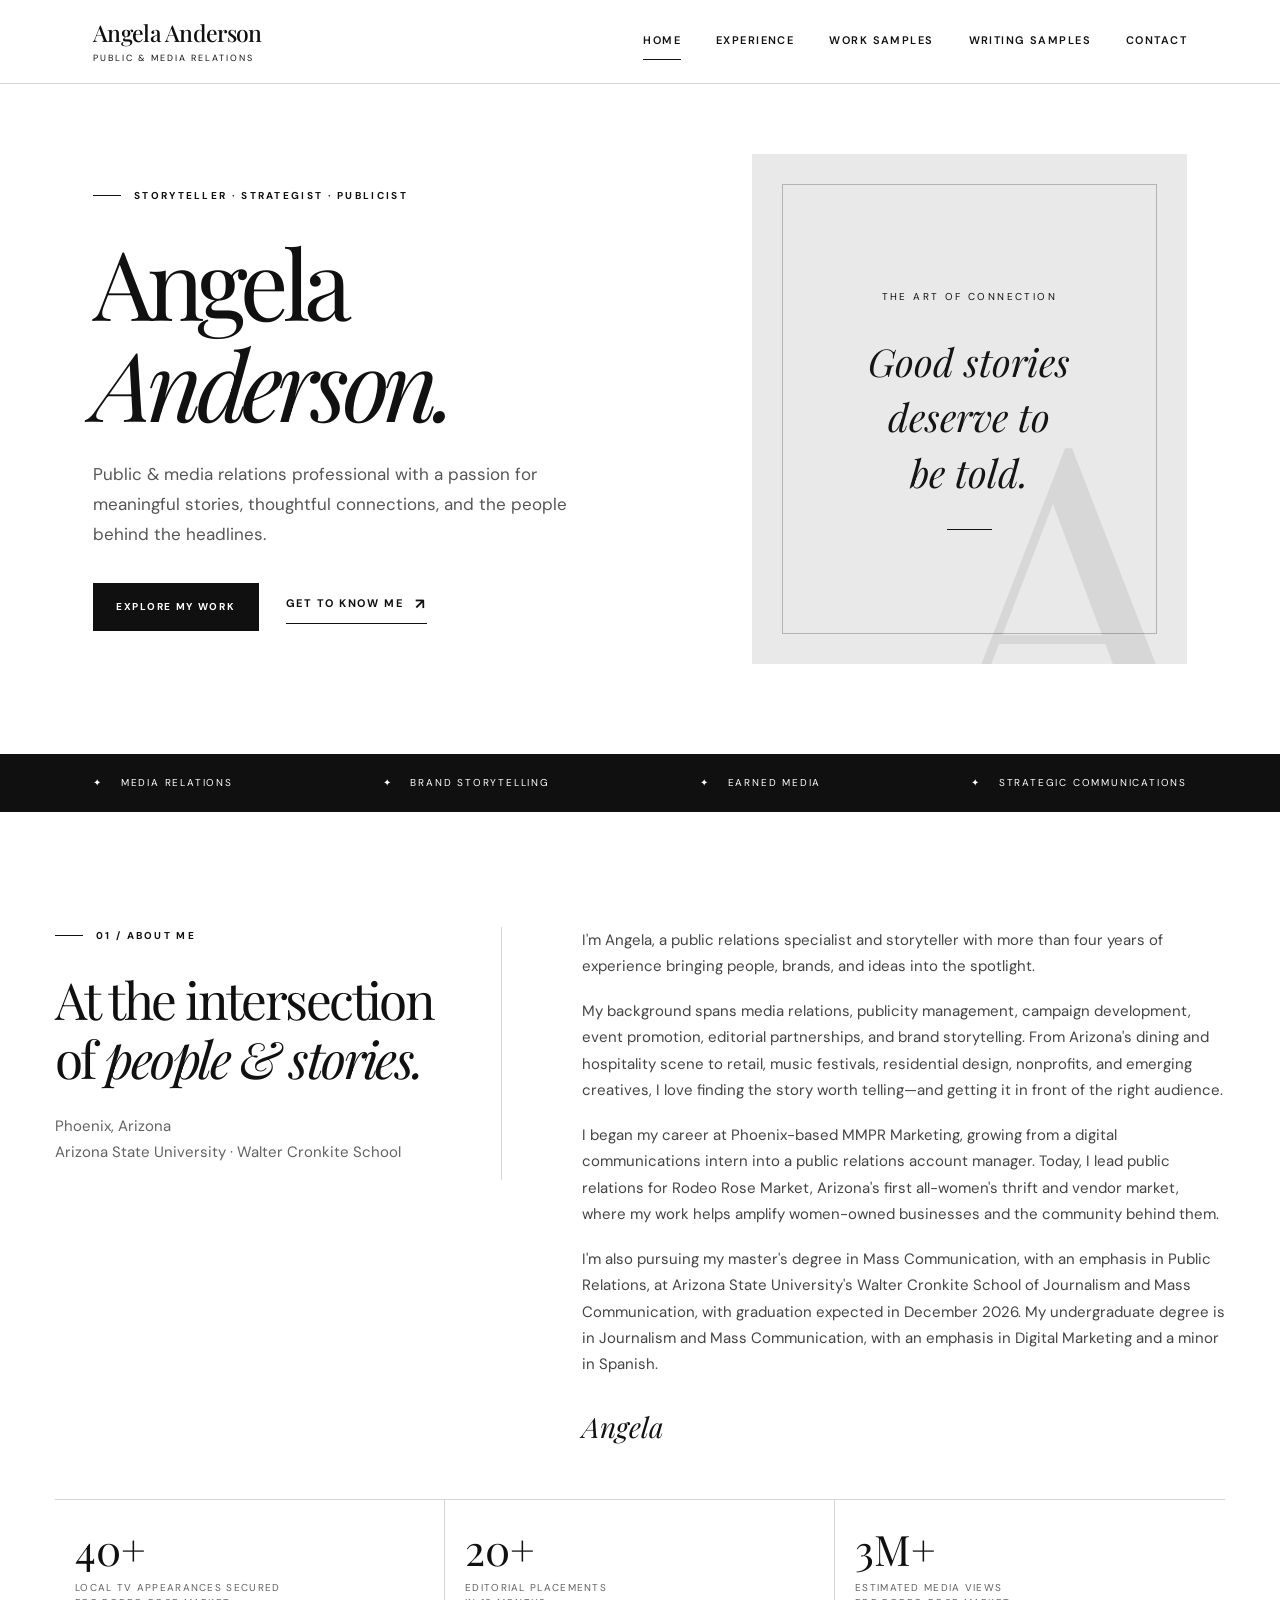
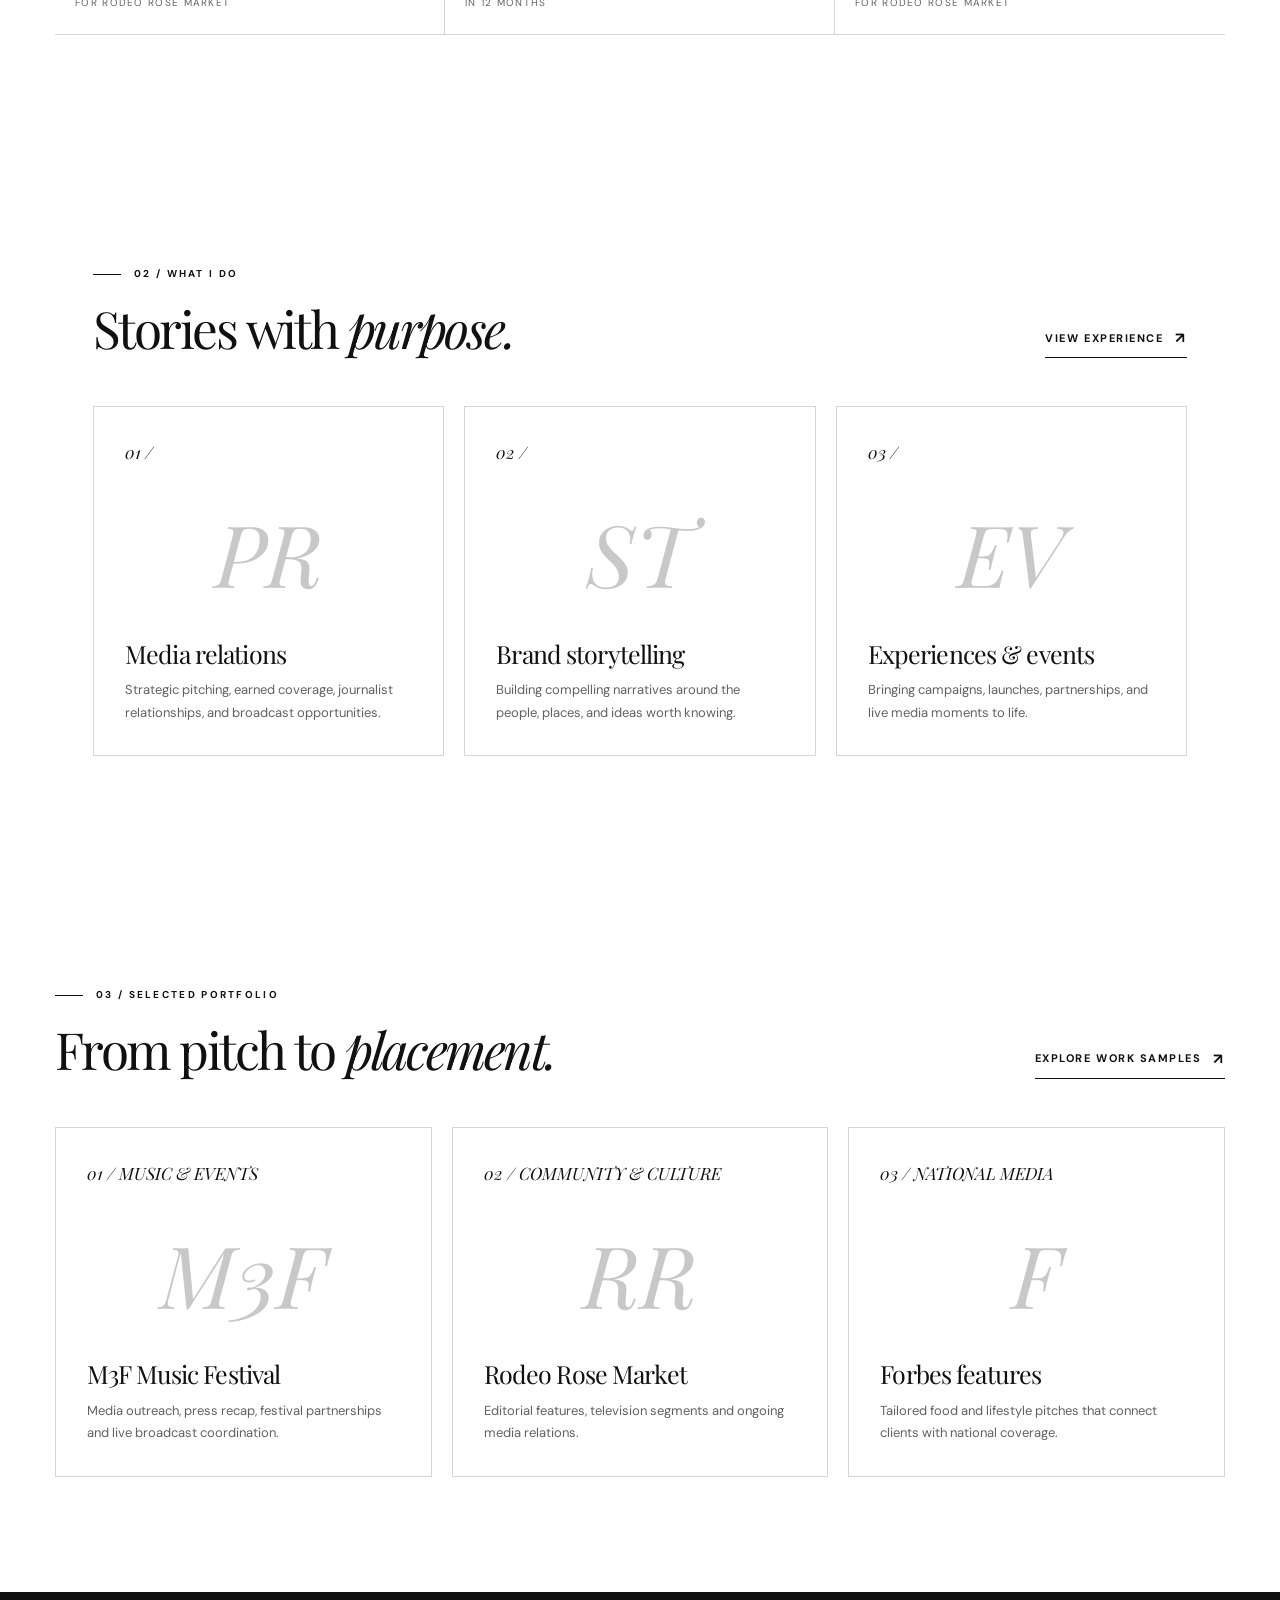
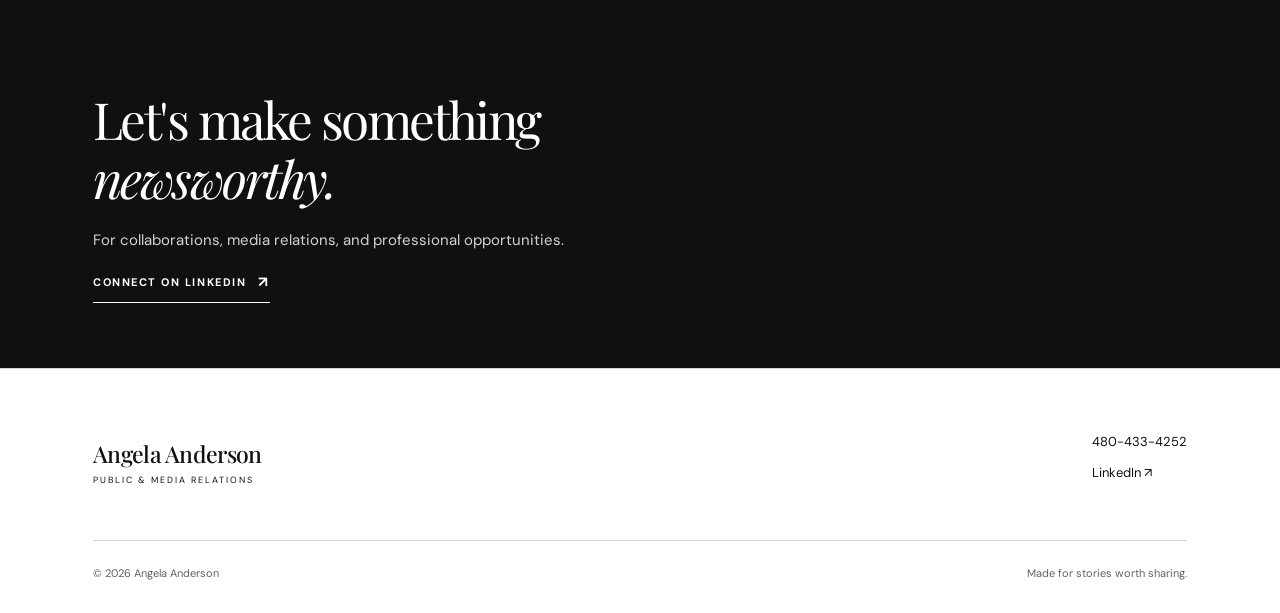
==== index.html @ c61a9ddb "Add files via upload" ====
<!doctype html><html lang="en"><head><meta charset="utf-8"><meta name="viewport" content="width=device-width,initial-scale=1"><meta name="description" content="Portfolio of Angela Anderson, public and media relations professional specializing in storytelling, publicity, and earned media."><title>Angela Anderson | Public & Media Relations</title><link rel="stylesheet" href="styles.css"></head><body>
<header class="site-header"><nav class="nav container" aria-label="Main navigation"><a class="brand" href="index.html"><strong>Angela Anderson</strong><span>Public & Media Relations</span></a><button class="menu-toggle" aria-label="Open navigation" aria-expanded="false">☰</button><div class="nav-links"><a aria-current="page" href="index.html">Home</a><a href="experience.html">Experience</a><a href="work.html">Work Samples</a><a href="writing.html">Writing Samples</a><a href="#contact">Contact</a></div></nav></header>
<main><section class="hero container"><div class="hero-copy"><div class="eyebrow">Storyteller · Strategist · Publicist</div><h1>Angela<br><span class="italic">Anderson.</span></h1><p>Public & media relations professional with a passion for meaningful stories, thoughtful connections, and the people behind the headlines.</p><div class="hero-links"><a class="btn" href="work.html">Explore my work</a><a class="text-link" href="#about">Get to know me</a></div></div><div class="hero-art" role="img" aria-label="Elegant typographic graphic about stories and connections"><div class="hero-art-inner"><span class="small">The art of connection</span><div class="large">Good stories<br>deserve to<br>be told.</div><span class="rule"></span></div></div></section>
<div class="marquee"><div class="container marquee-inner"><span>Media Relations</span><span>Brand Storytelling</span><span>Earned Media</span><span>Strategic Communications</span></div></div>
<section class="section container" id="about"><div class="about-grid"><div class="about-side"><div class="eyebrow">01 / About me</div><h2>At the intersection of <span class="italic">people & stories.</span></h2><p class="muted">Phoenix, Arizona<br>Arizona State University · Walter Cronkite School</p></div><div class="about-copy"><p>I'm Angela, a public relations specialist and storyteller with more than four years of experience bringing people, brands, and ideas into the spotlight.</p><p>My background spans media relations, publicity management, campaign development, event promotion, editorial partnerships, and brand storytelling. From Arizona's dining and hospitality scene to retail, music festivals, residential design, nonprofits, and emerging creatives, I love finding the story worth telling—and getting it in front of the right audience.</p><p>I began my career at Phoenix-based MMPR Marketing, growing from a digital communications intern into a public relations account manager. Today, I lead public relations for Rodeo Rose Market, Arizona's first all-women's thrift and vendor market, where my work helps amplify women-owned businesses and the community behind them.</p><p>I'm also pursuing my master's degree in Mass Communication, with an emphasis in Public Relations, at Arizona State University's Walter Cronkite School of Journalism and Mass Communication, with graduation expected in December 2026. My undergraduate degree is in Journalism and Mass Communication, with an emphasis in Digital Marketing and a minor in Spanish.</p><div class="signature">Angela</div></div></div><div class="stats"><div class="stat"><strong>40+</strong><span>Local TV appearances secured<br>for Rodeo Rose Market</span></div><div class="stat"><strong>20+</strong><span>Editorial placements<br>in 12 months</span></div><div class="stat"><strong>3M+</strong><span>Estimated media views<br>for Rodeo Rose Market</span></div></div></section>
<section class="section alt"><div class="container"><div class="section-top"><div><div class="eyebrow">02 / What I do</div><h2>Stories with <span class="italic">purpose.</span></h2></div><a class="text-link" href="experience.html">View experience</a></div><div class="project-grid"><article class="project"><span class="index">01 /</span><div class="motif">PR</div><h3>Media relations</h3><p>Strategic pitching, earned coverage, journalist relationships, and broadcast opportunities.</p></article><article class="project"><span class="index">02 /</span><div class="motif">ST</div><h3>Brand storytelling</h3><p>Building compelling narratives around the people, places, and ideas worth knowing.</p></article><article class="project"><span class="index">03 /</span><div class="motif">EV</div><h3>Experiences & events</h3><p>Bringing campaigns, launches, partnerships, and live media moments to life.</p></article></div></div></section>
<section class="section container" id="featured"><div class="section-top"><div><div class="eyebrow">03 / Selected portfolio</div><h2>From pitch to <span class="italic">placement.</span></h2></div><a class="text-link" href="work.html">Explore work samples</a></div><div class="project-grid"><a class="project" href="work.html#m3f"><span class="index">01 / MUSIC & EVENTS</span><div class="motif">M3F</div><h3>M3F Music Festival</h3><p>Media outreach, press recap, festival partnerships and live broadcast coordination.</p></a><a class="project" href="work.html#rodeo"><span class="index">02 / COMMUNITY & CULTURE</span><div class="motif">RR</div><h3>Rodeo Rose Market</h3><p>Editorial features, television segments and ongoing media relations.</p></a><a class="project" href="work.html#forbes"><span class="index">03 / NATIONAL MEDIA</span><div class="motif">F</div><h3>Forbes features</h3><p>Tailored food and lifestyle pitches that connect clients with national coverage.</p></a></div></section><section class="contact-strip" id="contact"><div class="container"><div class="eyebrow" >04 / Let's connect</div><h2>Let's make something <i>newsworthy.</i></h2><p>For collaborations, media relations, and professional opportunities.</p><a class="text-link" href="https://www.linkedin.com/in/angelaandersonr" target="_blank" rel="noopener noreferrer">Connect on LinkedIn</a></div></section></main>
<footer class="footer"><div class="container"><div class="footer-main"><div><a class="brand" href="index.html"><strong>Angela Anderson</strong><span>Public & Media Relations</span></a></div><div class="footer-contact"><a href="tel:+14804334252">480-433-4252</a><a href="https://www.linkedin.com/in/angelaandersonr" target="_blank" rel="noopener noreferrer">LinkedIn ↗</a></div></div><div class="footer-bottom"><span>© 2026 Angela Anderson</span><span>Made for stories worth sharing.</span></div></div></footer><script src="script.js"></script></body></html>
---- styles.css ----
@import url('https://fonts.googleapis.com/css2?family=DM+Sans:wght@400;500;600;700&family=Playfair+Display:ital,wght@0,400;0,500;0,600;1,400;1,500&display=swap');
:root{--paper:#fff;--white:#fff;--ink:#101010;--muted:#626262;--accent:#111;--rule:#d5d5d5;--pale:#f3f3f3;--serif:'Playfair Display',Georgia,serif;--sans:'DM Sans',Arial,sans-serif}*{box-sizing:border-box}html{scroll-behavior:smooth}body{margin:0;background:var(--paper);color:var(--ink);font-family:var(--sans);font-size:15px;line-height:1.75}a{color:inherit;text-decoration:none}button{font:inherit}a:focus-visible,button:focus-visible{outline:2px solid var(--accent);outline-offset:4px}.container{max-width:1170px;padding:0 38px;margin:auto}.site-header{background:var(--paper);border-bottom:1px solid var(--rule);position:sticky;top:0;z-index:20}.nav{min-height:83px;display:flex;align-items:center;justify-content:space-between;gap:20px}.brand{display:flex;flex-direction:column;line-height:1.15}.brand strong{font-family:var(--serif);font-weight:500;font-size:23px;letter-spacing:-.03em}.brand span{font-size:9px;letter-spacing:.22em;text-transform:uppercase;color:var(--accent);margin-top:7px}.nav-links{display:flex;align-items:center;gap:35px}.nav-links a{font-size:11px;letter-spacing:.13em;text-transform:uppercase;font-weight:600;border-bottom:1px solid transparent;padding:8px 0}.nav-links a:hover,.nav-links a[aria-current=page]{color:var(--accent);border-bottom-color:var(--accent)}.menu-toggle{display:none;background:none;border:0;color:var(--ink);font-size:25px;cursor:pointer}.eyebrow{display:flex;align-items:center;gap:13px;font-size:10px;font-weight:700;letter-spacing:.23em;text-transform:uppercase;color:var(--accent)}.eyebrow:before{content:'';width:28px;border-top:1px solid var(--accent)}h1,h2,h3,p{margin-top:0}h1,h2,h3{font-family:var(--serif);font-weight:400}h1{font-size:clamp(56px,7.5vw,105px);letter-spacing:-.065em;line-height:1.06}h2{font-size:clamp(36px,4vw,57px);letter-spacing:-.05em;line-height:1.16}h3{font-size:27px;letter-spacing:-.035em;line-height:1.25}.italic{font-style:italic;color:var(--accent)}.lead{font-size:18px;line-height:1.8;color:#444;max-width:670px}.muted{color:var(--muted)}.hero{display:grid;grid-template-columns:1.15fr .85fr;min-height:660px;align-items:center;gap:70px;padding-top:70px;padding-bottom:90px}.hero h1{margin:26px 0 26px}.hero-copy{max-width:570px}.hero-copy p{max-width:490px;color:#555;font-size:17px}.hero-links{display:flex;flex-wrap:wrap;align-items:center;gap:27px;margin-top:34px}.btn{display:inline-block;background:var(--ink);color:var(--white);padding:15px 23px;text-transform:uppercase;font-size:10px;letter-spacing:.17em;font-weight:700;transition:background .2s}.btn:hover{background:var(--accent)}.text-link{display:inline-flex;align-items:center;gap:12px;font-size:11px;text-transform:uppercase;letter-spacing:.14em;font-weight:700;border-bottom:1px solid var(--accent);padding-bottom:6px}.text-link:after{content:'↗';font-size:15px;color:var(--accent)}.hero-art{height:510px;background:#eaeaea;position:relative;display:flex;align-items:center;justify-content:center;overflow:hidden}.hero-art:before{content:'';position:absolute;inset:30px;border:1px solid rgba(0,0,0,.23)}.hero-art:after{content:'A';font-family:var(--serif);position:absolute;font-size:440px;font-weight:400;line-height:1;color:rgba(0,0,0,.08);bottom:-135px;right:-20px}.hero-art-inner{position:relative;z-index:1;text-align:center;padding:25px}.hero-art-inner .small{display:block;font-size:10px;text-transform:uppercase;letter-spacing:.24em;color:var(--accent)}.hero-art-inner .large{font-family:var(--serif);font-style:italic;font-size:clamp(31px,3vw,43px);line-height:1.45;color:#111;margin:28px 0}.hero-art-inner .rule{width:45px;border-top:1px solid var(--accent);display:block;margin:auto}.marquee{background:var(--ink);color:#fff;padding:20px 0}.marquee-inner{display:flex;justify-content:space-between;gap:25px;font-size:10px;letter-spacing:.18em;text-transform:uppercase;flex-wrap:wrap}.marquee-inner span:before{content:'✦';color:#fff;margin-right:18px}.section{padding:115px 0}.section-top{display:flex;justify-content:space-between;align-items:end;gap:30px;margin-bottom:48px}.section-top h2{margin:16px 0 0}.about-grid{display:grid;grid-template-columns:.82fr 1.18fr;gap:80px;align-items:start}.about-side{padding-right:40px;border-right:1px solid var(--rule)}.about-side .eyebrow{margin-bottom:26px}.about-side h2{margin-bottom:24px}.about-copy p{margin-bottom:19px;color:#444}.about-copy .signature{font-family:var(--serif);font-size:28px;font-style:italic;color:var(--accent);margin-top:25px}.stats{display:grid;grid-template-columns:repeat(3,1fr);border-top:1px solid var(--rule);border-bottom:1px solid var(--rule);margin-top:48px}.stat{padding:26px 20px 24px}.stat:not(:last-child){border-right:1px solid var(--rule)}.stat strong{font-family:var(--serif);font-size:42px;font-weight:400;line-height:1.1;display:block}.stat span{display:block;font-size:10px;color:var(--muted);text-transform:uppercase;letter-spacing:.13em;line-height:1.5;margin-top:8px}.alt{background:var(--white)}.project-grid{display:grid;grid-template-columns:repeat(3,1fr);gap:20px}.project{border:1px solid var(--rule);min-height:350px;padding:31px;display:flex;flex-direction:column;background:var(--paper)}.project .index{font-family:var(--serif);font-size:17px;font-style:italic;color:var(--accent)}.project .motif{font-family:var(--serif);color:#c8c8c8;font-size:86px;font-style:italic;text-align:center;flex:1;display:flex;align-items:center;justify-content:center;line-height:1}.project h3{font-size:25px;margin:0 0 10px}.project p{font-size:13px;color:var(--muted);margin:0}.footer{border-top:1px solid var(--rule);padding:62px 0 30px}.footer-main{display:flex;justify-content:space-between;gap:50px;align-items:end}.footer h2{max-width:540px;margin:15px 0 26px}.footer-contact{display:flex;flex-direction:column;gap:9px;font-size:13px}.footer-bottom{border-top:1px solid var(--rule);display:flex;justify-content:space-between;gap:20px;padding-top:23px;margin-top:55px;color:var(--muted);font-size:11px}.page-hero{padding:97px 0 70px;border-bottom:1px solid var(--rule)}.page-hero h1{font-size:clamp(57px,8vw,93px);margin:20px 0}.page-hero .lead{margin-bottom:0}.timeline{max-width:970px;margin:0 auto}.job{display:grid;grid-template-columns:260px 1fr;gap:60px;padding:44px 0;border-bottom:1px solid var(--rule)}.job:first-child{padding-top:0}.job-meta{font-size:11px;letter-spacing:.1em;text-transform:uppercase;color:var(--accent)}.job-meta p{margin-top:15px;font-size:12px;text-transform:none;letter-spacing:0;color:var(--muted)}.job h3{margin-bottom:5px}.job .role{font-weight:700;font-size:12px;letter-spacing:.07em;text-transform:uppercase;margin:18px 0 13px}.job ul{padding-left:18px;margin:10px 0;color:#555}.job li{margin:0 0 10px;padding-left:6px}.job li::marker{color:var(--accent)}.subjob{margin-top:34px;padding-top:22px;border-top:1px solid var(--rule)}.education{display:grid;grid-template-columns:1fr 1fr;gap:30px}.edu-card{padding:32px;border:1px solid var(--rule);background:var(--white)}.edu-card .date{color:var(--accent);font-size:10px;letter-spacing:.18em;text-transform:uppercase}.edu-card h3{margin:16px 0 10px}.edu-card p{color:var(--muted);font-size:13px}.gallery-intro{max-width:780px;color:#555}.placeholder-grid{display:grid;grid-template-columns:repeat(2,1fr);gap:26px}.sample-card{background:var(--white);border:1px solid var(--rule)}.sample-visual{height:235px;background:#eee;display:flex;align-items:center;justify-content:center;position:relative;overflow:hidden}.sample-visual:before{content:'';position:absolute;inset:16px;border:1px solid #bbb}.sample-visual span{font-family:var(--serif);font-style:italic;font-size:56px;color:#aaa}.sample-text{padding:29px}.sample-kicker{font-size:10px;color:var(--accent);letter-spacing:.18em;text-transform:uppercase;font-weight:700}.sample-text h3{margin:10px 0;font-size:28px}.sample-text p{font-size:14px;color:var(--muted);margin-bottom:0}.note{margin-top:38px;padding:25px 30px;border-left:2px solid var(--accent);background:#f4f4f4;color:#444}.writing-list{border-top:1px solid var(--rule)}.writing-row{display:grid;grid-template-columns:100px 1fr 30px;gap:30px;padding:35px 10px;border-bottom:1px solid var(--rule);align-items:center}.writing-row .number{font-family:var(--serif);font-size:24px;color:var(--accent)}.writing-row h3{margin:9px 0;font-size:30px}.writing-row p{font-size:13px;color:var(--muted);margin:0}.writing-row .arrow{font-size:23px;color:var(--accent)}.contact-strip{background:var(--accent);color:white;padding:65px 0}.contact-strip h2{max-width:690px;margin:15px 0 18px}.contact-strip p{opacity:.82}.contact-strip .text-link{border-color:white}.contact-strip .text-link:after{color:white}@media(max-width:850px){.hero{grid-template-columns:1fr;gap:30px;min-height:0}.hero-art{height:350px}.about-grid{grid-template-columns:1fr;gap:35px}.about-side{border-right:0;padding-right:0}.job{grid-template-columns:1fr;gap:10px}.project-grid{grid-template-columns:1fr}.nav-links{gap:18px}.nav-links a{font-size:10px}}@media(max-width:600px){.container{padding:0 24px}.nav{min-height:74px}.menu-toggle{display:block}.nav-links{display:none;position:absolute;top:73px;left:0;right:0;padding:23px 24px 29px;background:var(--paper);border-bottom:1px solid var(--rule);flex-direction:column;align-items:flex-start;gap:17px}.nav-links.open{display:flex}.hero{padding-top:55px;padding-bottom:60px}.hero h1{font-size:63px}.hero-art{height:300px}.section{padding:75px 0}.stats{grid-template-columns:1fr}.stat:not(:last-child){border-right:0;border-bottom:1px solid var(--rule)}.section-top{align-items:start;flex-direction:column}.placeholder-grid,.education{grid-template-columns:1fr}.page-hero{padding:70px 0 48px}.writing-row{grid-template-columns:50px 1fr 16px;gap:15px}.writing-row h3{font-size:23px}.footer-main,.footer-bottom{flex-direction:column;align-items:start}.marquee-inner{justify-content:flex-start}.footer h2{font-size:40px}}

/* Monochrome editorial case-study layouts */
.case-list{padding-top:72px}.case{display:grid;grid-template-columns:42% 1fr;gap:55px;border-bottom:1px solid var(--rule);padding:0 0 62px;margin-bottom:62px;scroll-margin-top:110px}.case:last-child{margin-bottom:0;border-bottom:none}.case-image{height:315px;background:#ededed;overflow:hidden;position:relative;display:flex;align-items:center;justify-content:center;border:1px solid #ddd}.case-image img{width:100%;height:100%;object-fit:cover;filter:grayscale(1)}.case-type{font-family:var(--serif);font-size:140px;color:#bababa;font-style:italic}.case-detail h2{font-size:clamp(30px,3vw,43px);margin:12px 0 18px}.case-detail p{color:#555;font-size:14px;max-width:680px}.case-detail .case-note{border-left:2px solid #111;padding-left:14px;font-size:12px;color:#666}.case-links{display:flex;gap:9px;flex-wrap:wrap;margin-top:22px}.mini-link{font-size:10px;line-height:1.4;letter-spacing:.07em;font-weight:700;text-transform:uppercase;border:1px solid #111;padding:10px 13px;display:inline-block;transition:background .2s,color .2s}.mini-link:hover{background:#111;color:#fff}.writing-row .case-links{margin-top:16px}.writing-row{align-items:start}.writing-row .arrow{padding-top:12px}.contact-strip{background:#101010}.hero-art{background:#e9e9e9}.hero-art-inner .large{color:#151515}.note{background:#f5f5f5}.sample-visual{background:#eee}@media(max-width:780px){.case{grid-template-columns:1fr;gap:23px}.case-image{height:290px}}@media(max-width:600px){.case-image{height:235px}.case{margin-bottom:42px;padding-bottom:42px}}
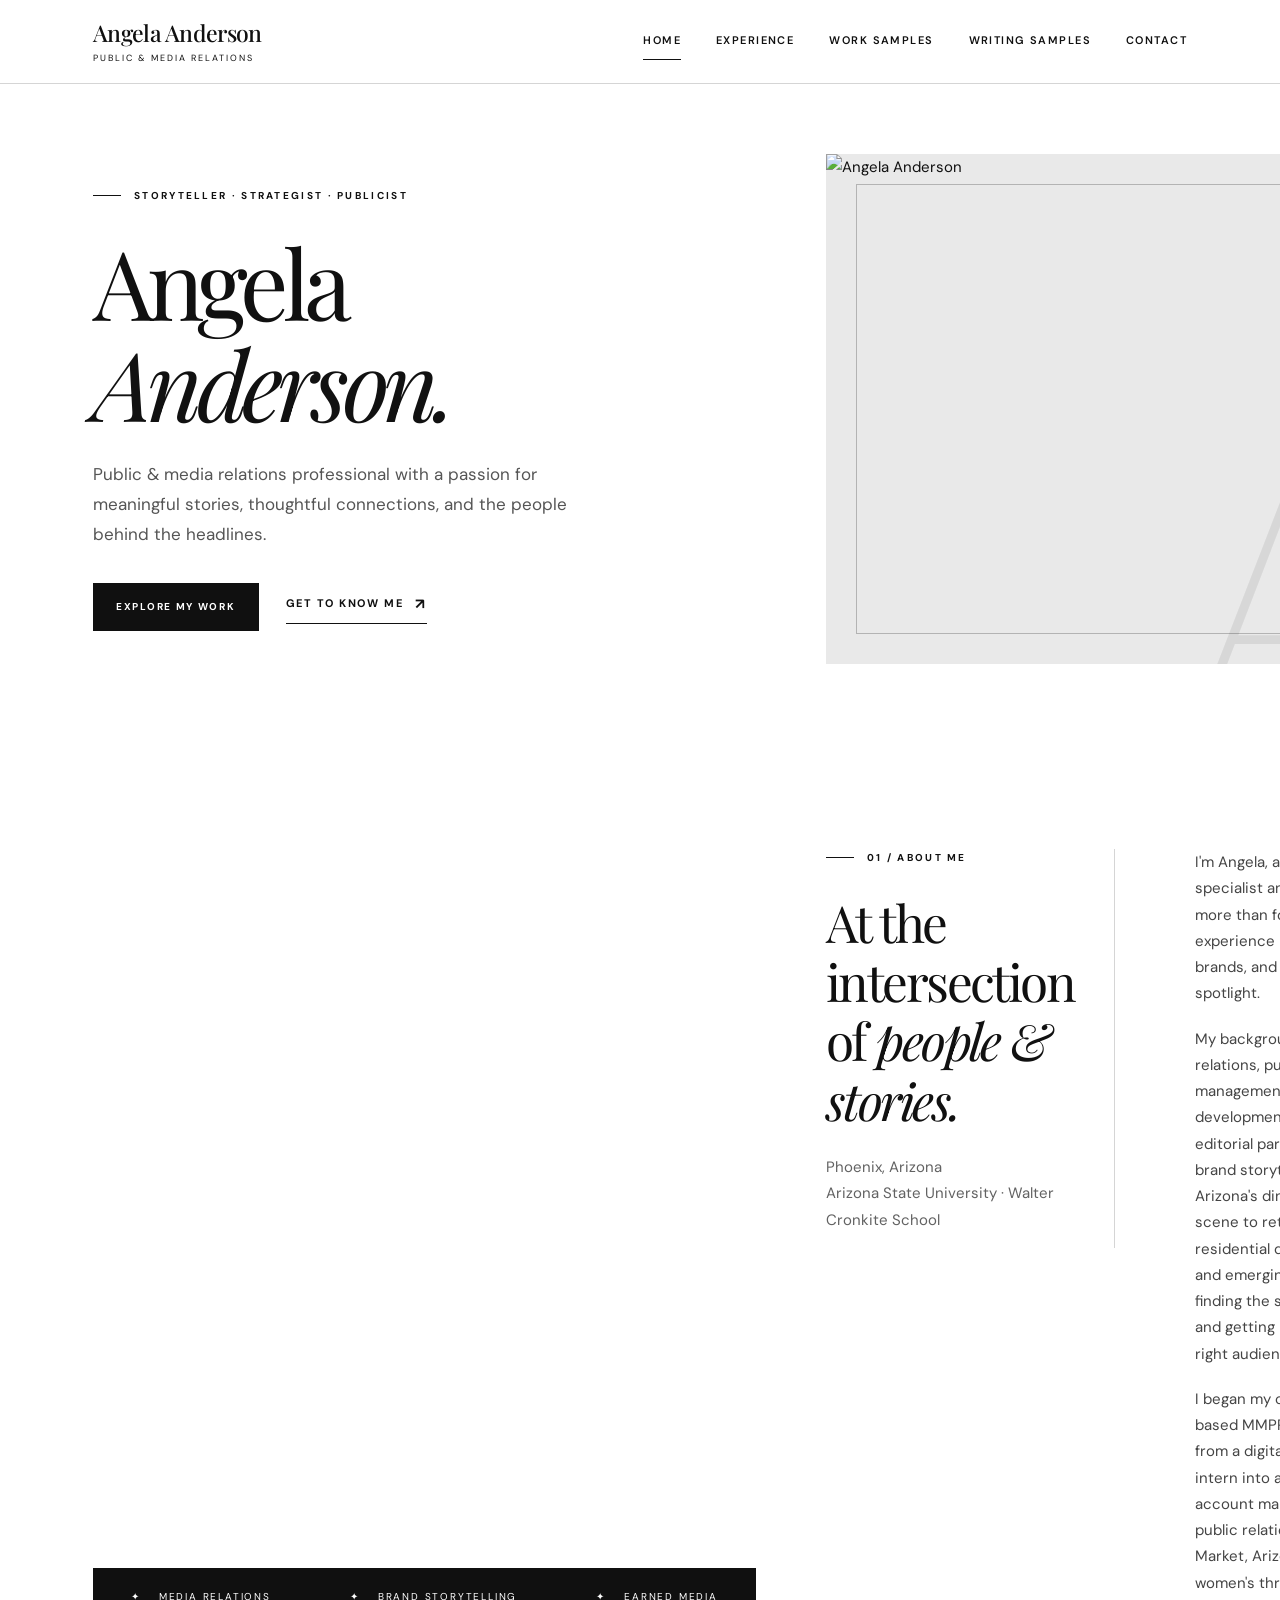
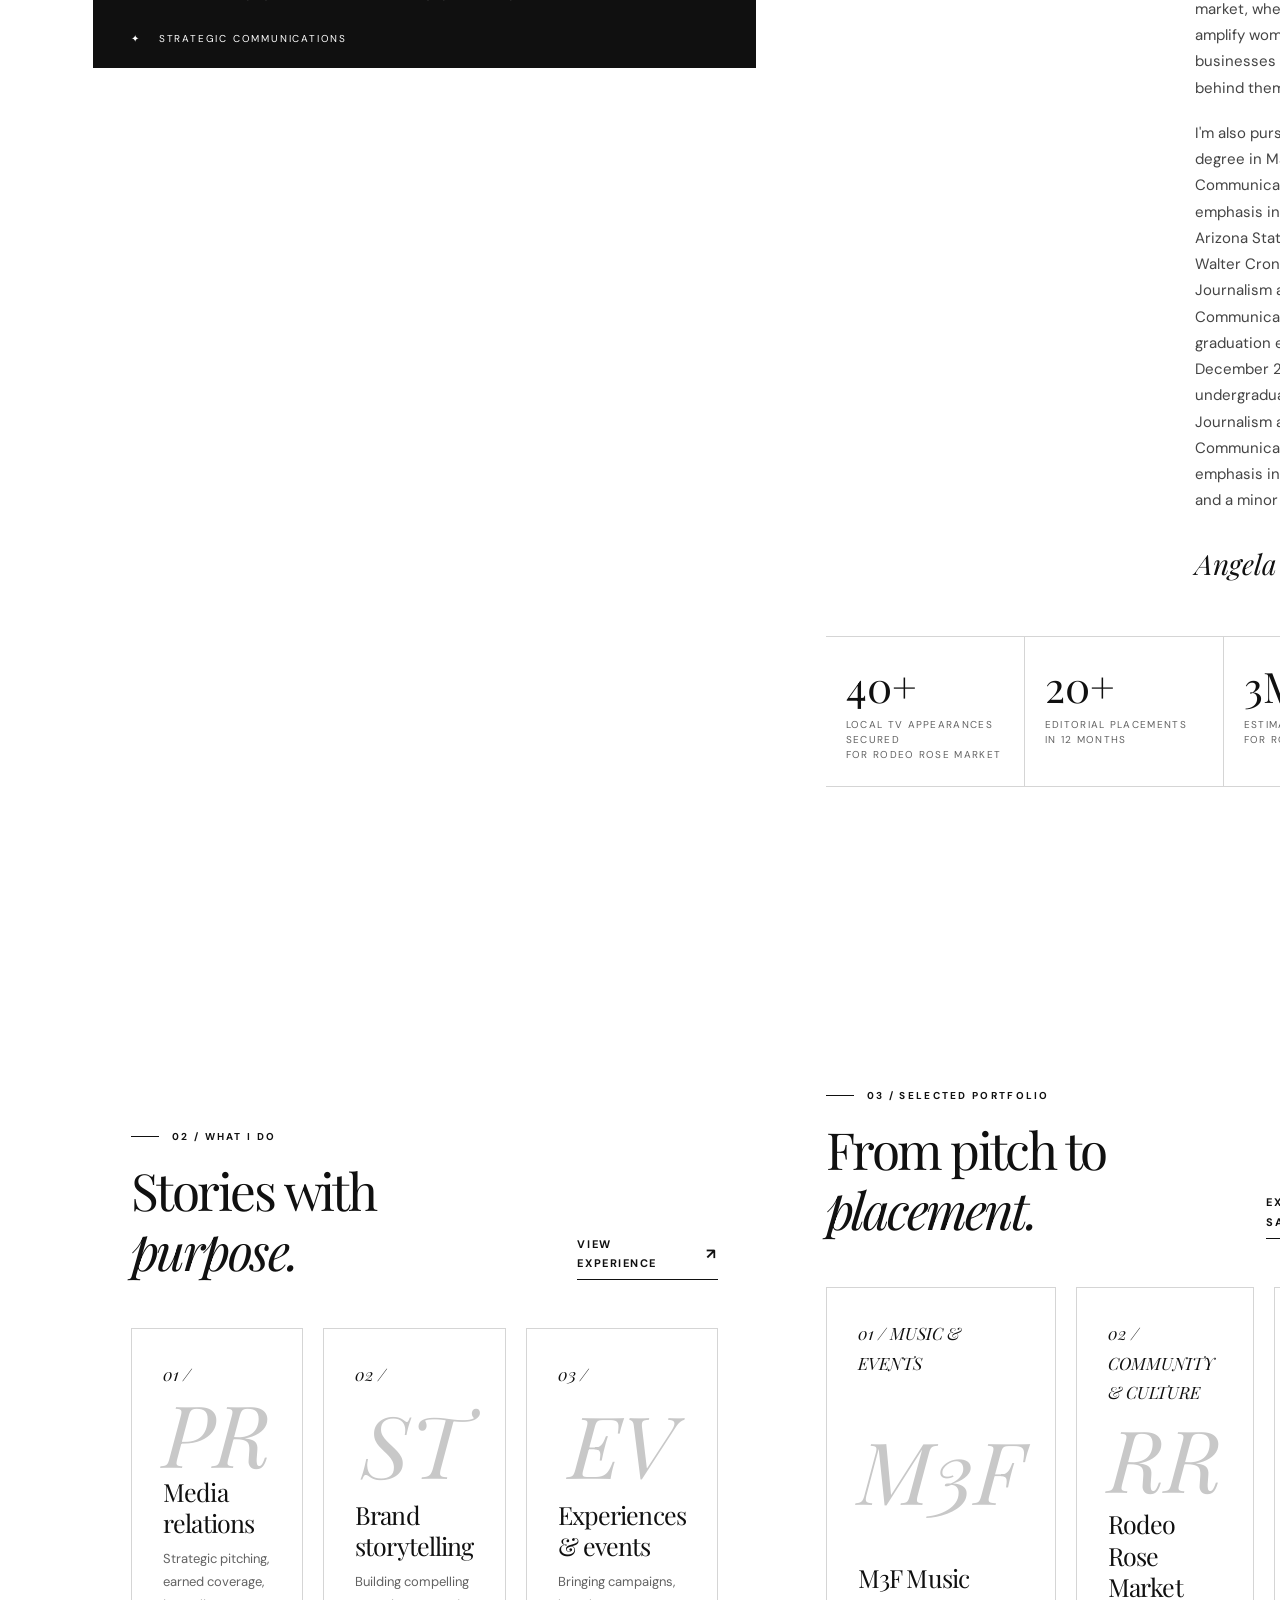
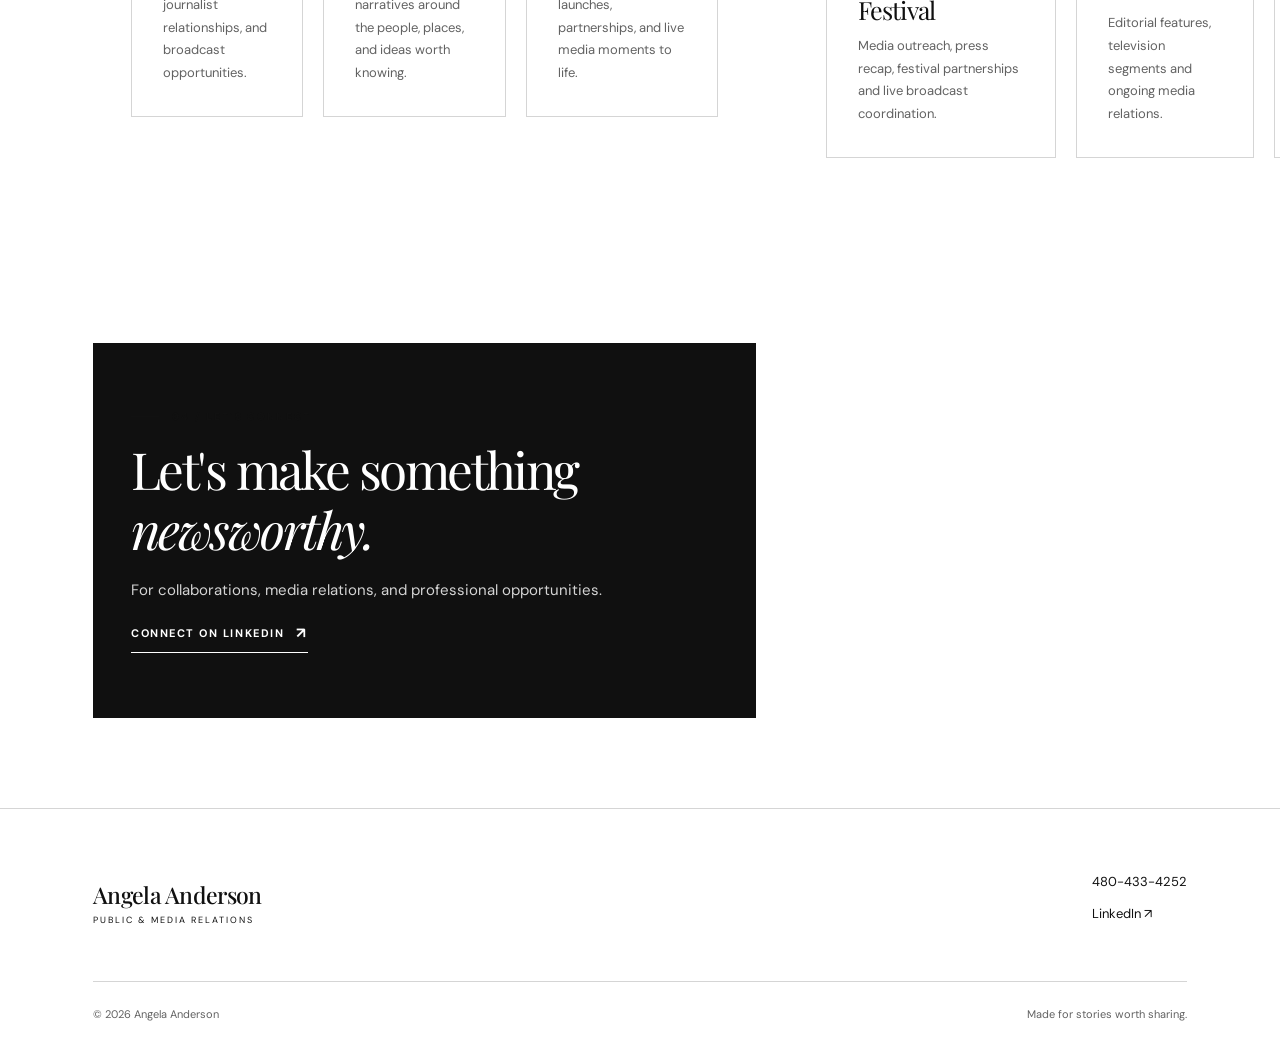
==== commit 840ae468: "Update index.html changed image" ====
--- a/index.html
+++ b/index.html
@@ -1,6 +1,6 @@
 <!doctype html><html lang="en"><head><meta charset="utf-8"><meta name="viewport" content="width=device-width,initial-scale=1"><meta name="description" content="Portfolio of Angela Anderson, public and media relations professional specializing in storytelling, publicity, and earned media."><title>Angela Anderson | Public & Media Relations</title><link rel="stylesheet" href="styles.css"></head><body>
 <header class="site-header"><nav class="nav container" aria-label="Main navigation"><a class="brand" href="index.html"><strong>Angela Anderson</strong><span>Public & Media Relations</span></a><button class="menu-toggle" aria-label="Open navigation" aria-expanded="false">☰</button><div class="nav-links"><a aria-current="page" href="index.html">Home</a><a href="experience.html">Experience</a><a href="work.html">Work Samples</a><a href="writing.html">Writing Samples</a><a href="#contact">Contact</a></div></nav></header>
-<main><section class="hero container"><div class="hero-copy"><div class="eyebrow">Storyteller · Strategist · Publicist</div><h1>Angela<br><span class="italic">Anderson.</span></h1><p>Public & media relations professional with a passion for meaningful stories, thoughtful connections, and the people behind the headlines.</p><div class="hero-links"><a class="btn" href="work.html">Explore my work</a><a class="text-link" href="#about">Get to know me</a></div></div><div class="hero-art" role="img" aria-label="Elegant typographic graphic about stories and connections"><div class="hero-art-inner"><span class="small">The art of connection</span><div class="large">Good stories<br>deserve to<br>be told.</div><span class="rule"></span></div></div></section>
+<main><section class="hero container"><div class="hero-copy"><div class="eyebrow">Storyteller · Strategist · Publicist</div><h1>Angela<br><span class="italic">Anderson.</span></h1><p>Public & media relations professional with a passion for meaningful stories, thoughtful connections, and the people behind the headlines.</p><div class="hero-links"><a class="btn" href="work.html">Explore my work</a><a class="text-link" href="#about">Get to know me</a></div></div><div class="hero-art hero-photo">   <img src="AngelaFulllLength.png"        alt="Angela Anderson"        style="width:100%; height:100%; object-fit:cover; display:block;"> </div>
 <div class="marquee"><div class="container marquee-inner"><span>Media Relations</span><span>Brand Storytelling</span><span>Earned Media</span><span>Strategic Communications</span></div></div>
 <section class="section container" id="about"><div class="about-grid"><div class="about-side"><div class="eyebrow">01 / About me</div><h2>At the intersection of <span class="italic">people & stories.</span></h2><p class="muted">Phoenix, Arizona<br>Arizona State University · Walter Cronkite School</p></div><div class="about-copy"><p>I'm Angela, a public relations specialist and storyteller with more than four years of experience bringing people, brands, and ideas into the spotlight.</p><p>My background spans media relations, publicity management, campaign development, event promotion, editorial partnerships, and brand storytelling. From Arizona's dining and hospitality scene to retail, music festivals, residential design, nonprofits, and emerging creatives, I love finding the story worth telling—and getting it in front of the right audience.</p><p>I began my career at Phoenix-based MMPR Marketing, growing from a digital communications intern into a public relations account manager. Today, I lead public relations for Rodeo Rose Market, Arizona's first all-women's thrift and vendor market, where my work helps amplify women-owned businesses and the community behind them.</p><p>I'm also pursuing my master's degree in Mass Communication, with an emphasis in Public Relations, at Arizona State University's Walter Cronkite School of Journalism and Mass Communication, with graduation expected in December 2026. My undergraduate degree is in Journalism and Mass Communication, with an emphasis in Digital Marketing and a minor in Spanish.</p><div class="signature">Angela</div></div></div><div class="stats"><div class="stat"><strong>40+</strong><span>Local TV appearances secured<br>for Rodeo Rose Market</span></div><div class="stat"><strong>20+</strong><span>Editorial placements<br>in 12 months</span></div><div class="stat"><strong>3M+</strong><span>Estimated media views<br>for Rodeo Rose Market</span></div></div></section>
 <section class="section alt"><div class="container"><div class="section-top"><div><div class="eyebrow">02 / What I do</div><h2>Stories with <span class="italic">purpose.</span></h2></div><a class="text-link" href="experience.html">View experience</a></div><div class="project-grid"><article class="project"><span class="index">01 /</span><div class="motif">PR</div><h3>Media relations</h3><p>Strategic pitching, earned coverage, journalist relationships, and broadcast opportunities.</p></article><article class="project"><span class="index">02 /</span><div class="motif">ST</div><h3>Brand storytelling</h3><p>Building compelling narratives around the people, places, and ideas worth knowing.</p></article><article class="project"><span class="index">03 /</span><div class="motif">EV</div><h3>Experiences & events</h3><p>Bringing campaigns, launches, partnerships, and live media moments to life.</p></article></div></div></section>
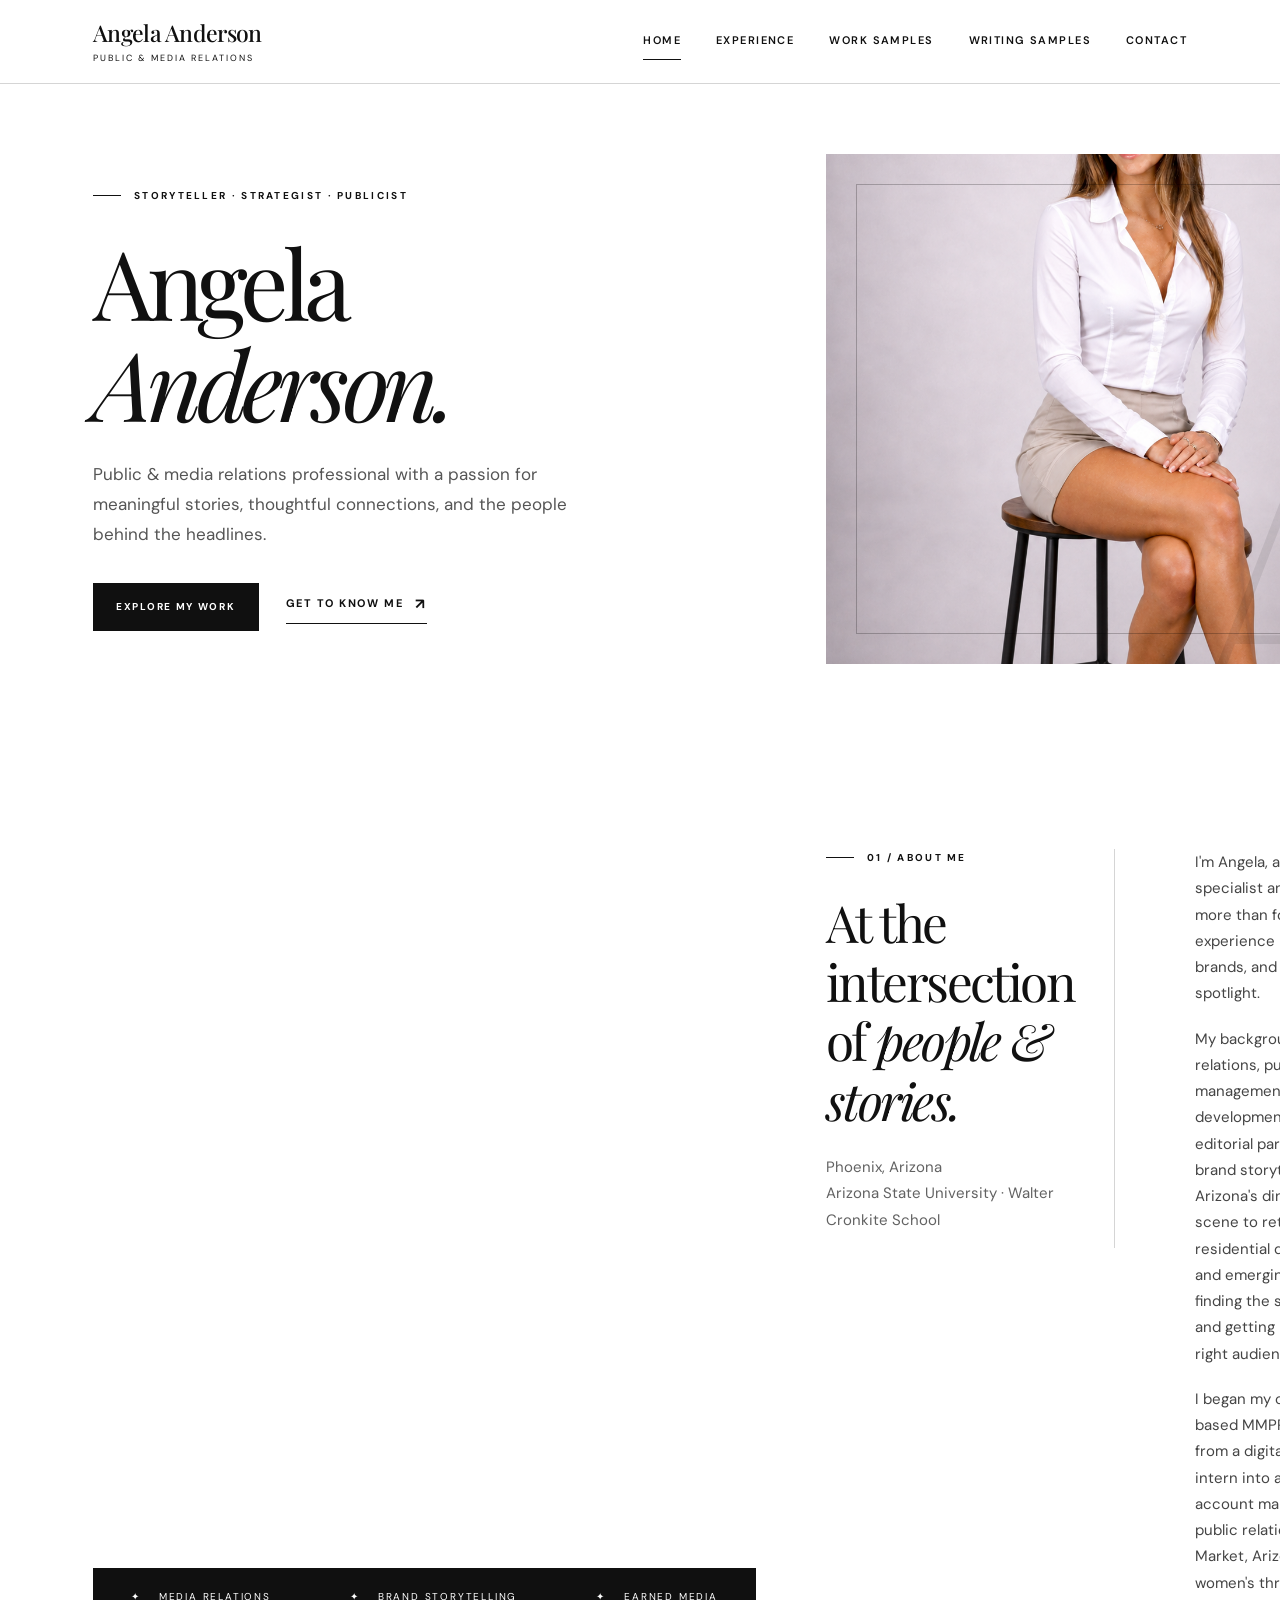
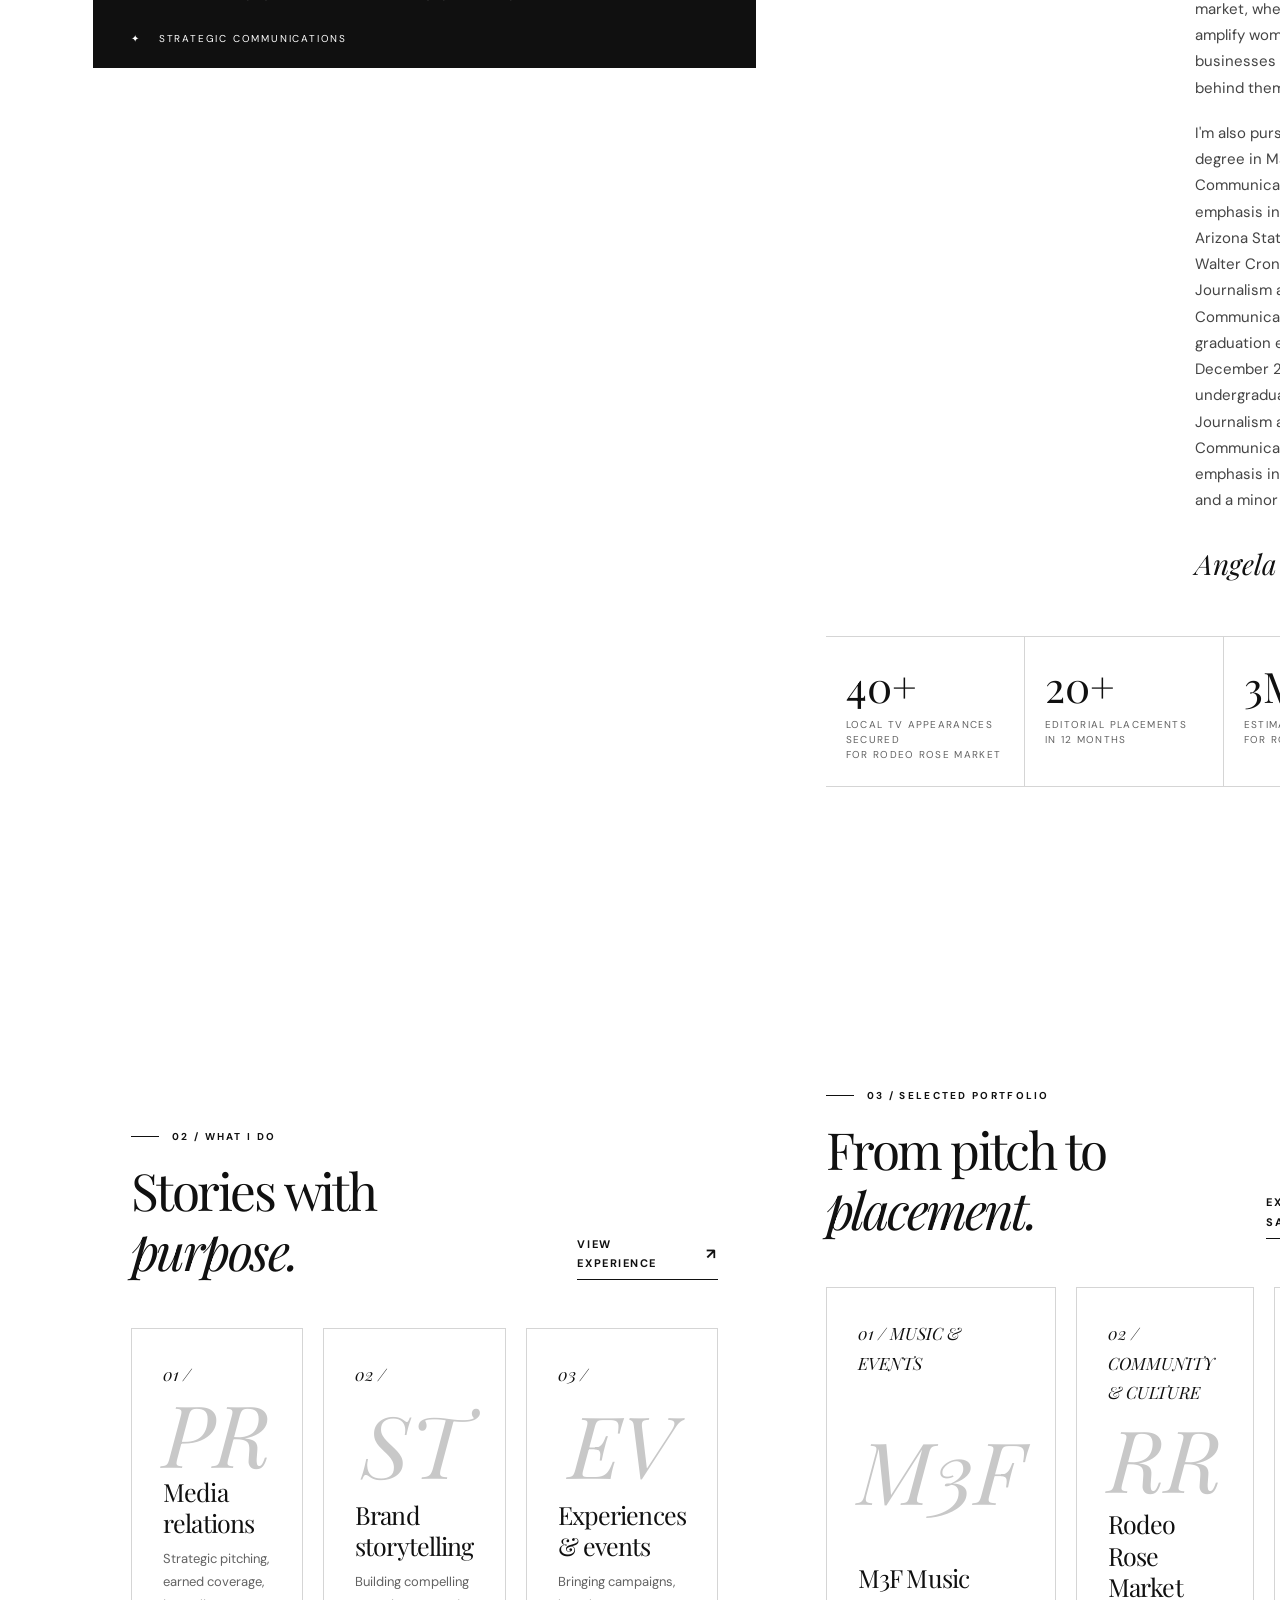
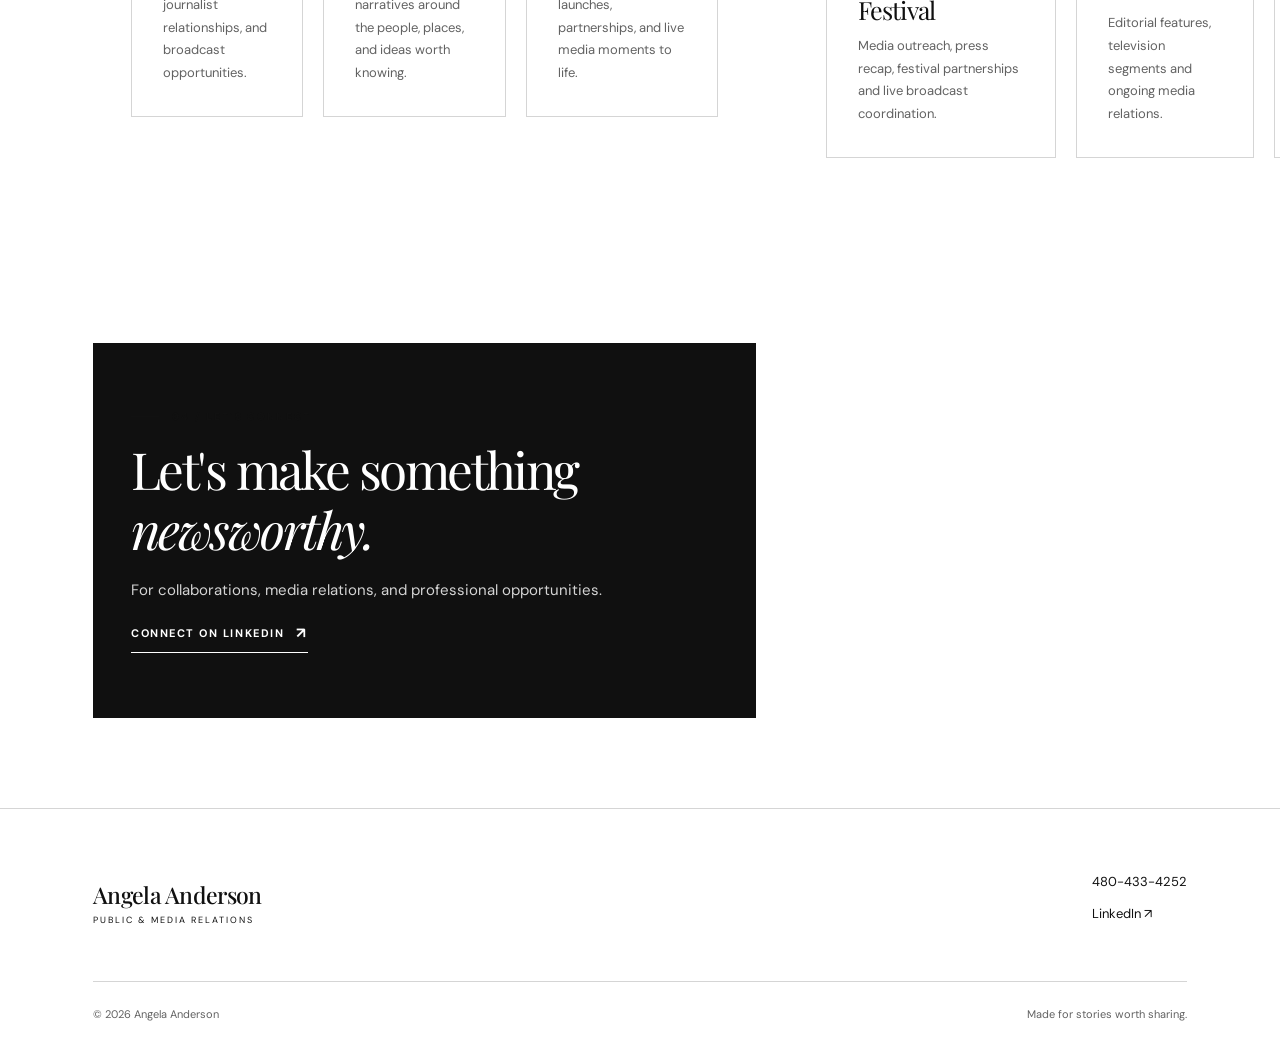
==== commit 8305f4b7: "Update index.html" ====
--- a/index.html
+++ b/index.html
@@ -1,6 +1,6 @@
 <!doctype html><html lang="en"><head><meta charset="utf-8"><meta name="viewport" content="width=device-width,initial-scale=1"><meta name="description" content="Portfolio of Angela Anderson, public and media relations professional specializing in storytelling, publicity, and earned media."><title>Angela Anderson | Public & Media Relations</title><link rel="stylesheet" href="styles.css"></head><body>
 <header class="site-header"><nav class="nav container" aria-label="Main navigation"><a class="brand" href="index.html"><strong>Angela Anderson</strong><span>Public & Media Relations</span></a><button class="menu-toggle" aria-label="Open navigation" aria-expanded="false">☰</button><div class="nav-links"><a aria-current="page" href="index.html">Home</a><a href="experience.html">Experience</a><a href="work.html">Work Samples</a><a href="writing.html">Writing Samples</a><a href="#contact">Contact</a></div></nav></header>
-<main><section class="hero container"><div class="hero-copy"><div class="eyebrow">Storyteller · Strategist · Publicist</div><h1>Angela<br><span class="italic">Anderson.</span></h1><p>Public & media relations professional with a passion for meaningful stories, thoughtful connections, and the people behind the headlines.</p><div class="hero-links"><a class="btn" href="work.html">Explore my work</a><a class="text-link" href="#about">Get to know me</a></div></div><div class="hero-art hero-photo">   <img src="AngelaFulllLength.png"        alt="Angela Anderson"        style="width:100%; height:100%; object-fit:cover; display:block;"> </div>
+<main><section class="hero container"><div class="hero-copy"><div class="eyebrow">Storyteller · Strategist · Publicist</div><h1>Angela<br><span class="italic">Anderson.</span></h1><p>Public & media relations professional with a passion for meaningful stories, thoughtful connections, and the people behind the headlines.</p><div class="hero-links"><a class="btn" href="work.html">Explore my work</a><a class="text-link" href="#about">Get to know me</a></div></div><div class="hero-art hero-photo">   <img src="AngelaFullLength.png"        alt="Angela Anderson"        style="width:100%; height:100%; object-fit:cover; display:block;"> </div>
 <div class="marquee"><div class="container marquee-inner"><span>Media Relations</span><span>Brand Storytelling</span><span>Earned Media</span><span>Strategic Communications</span></div></div>
 <section class="section container" id="about"><div class="about-grid"><div class="about-side"><div class="eyebrow">01 / About me</div><h2>At the intersection of <span class="italic">people & stories.</span></h2><p class="muted">Phoenix, Arizona<br>Arizona State University · Walter Cronkite School</p></div><div class="about-copy"><p>I'm Angela, a public relations specialist and storyteller with more than four years of experience bringing people, brands, and ideas into the spotlight.</p><p>My background spans media relations, publicity management, campaign development, event promotion, editorial partnerships, and brand storytelling. From Arizona's dining and hospitality scene to retail, music festivals, residential design, nonprofits, and emerging creatives, I love finding the story worth telling—and getting it in front of the right audience.</p><p>I began my career at Phoenix-based MMPR Marketing, growing from a digital communications intern into a public relations account manager. Today, I lead public relations for Rodeo Rose Market, Arizona's first all-women's thrift and vendor market, where my work helps amplify women-owned businesses and the community behind them.</p><p>I'm also pursuing my master's degree in Mass Communication, with an emphasis in Public Relations, at Arizona State University's Walter Cronkite School of Journalism and Mass Communication, with graduation expected in December 2026. My undergraduate degree is in Journalism and Mass Communication, with an emphasis in Digital Marketing and a minor in Spanish.</p><div class="signature">Angela</div></div></div><div class="stats"><div class="stat"><strong>40+</strong><span>Local TV appearances secured<br>for Rodeo Rose Market</span></div><div class="stat"><strong>20+</strong><span>Editorial placements<br>in 12 months</span></div><div class="stat"><strong>3M+</strong><span>Estimated media views<br>for Rodeo Rose Market</span></div></div></section>
 <section class="section alt"><div class="container"><div class="section-top"><div><div class="eyebrow">02 / What I do</div><h2>Stories with <span class="italic">purpose.</span></h2></div><a class="text-link" href="experience.html">View experience</a></div><div class="project-grid"><article class="project"><span class="index">01 /</span><div class="motif">PR</div><h3>Media relations</h3><p>Strategic pitching, earned coverage, journalist relationships, and broadcast opportunities.</p></article><article class="project"><span class="index">02 /</span><div class="motif">ST</div><h3>Brand storytelling</h3><p>Building compelling narratives around the people, places, and ideas worth knowing.</p></article><article class="project"><span class="index">03 /</span><div class="motif">EV</div><h3>Experiences & events</h3><p>Bringing campaigns, launches, partnerships, and live media moments to life.</p></article></div></div></section>
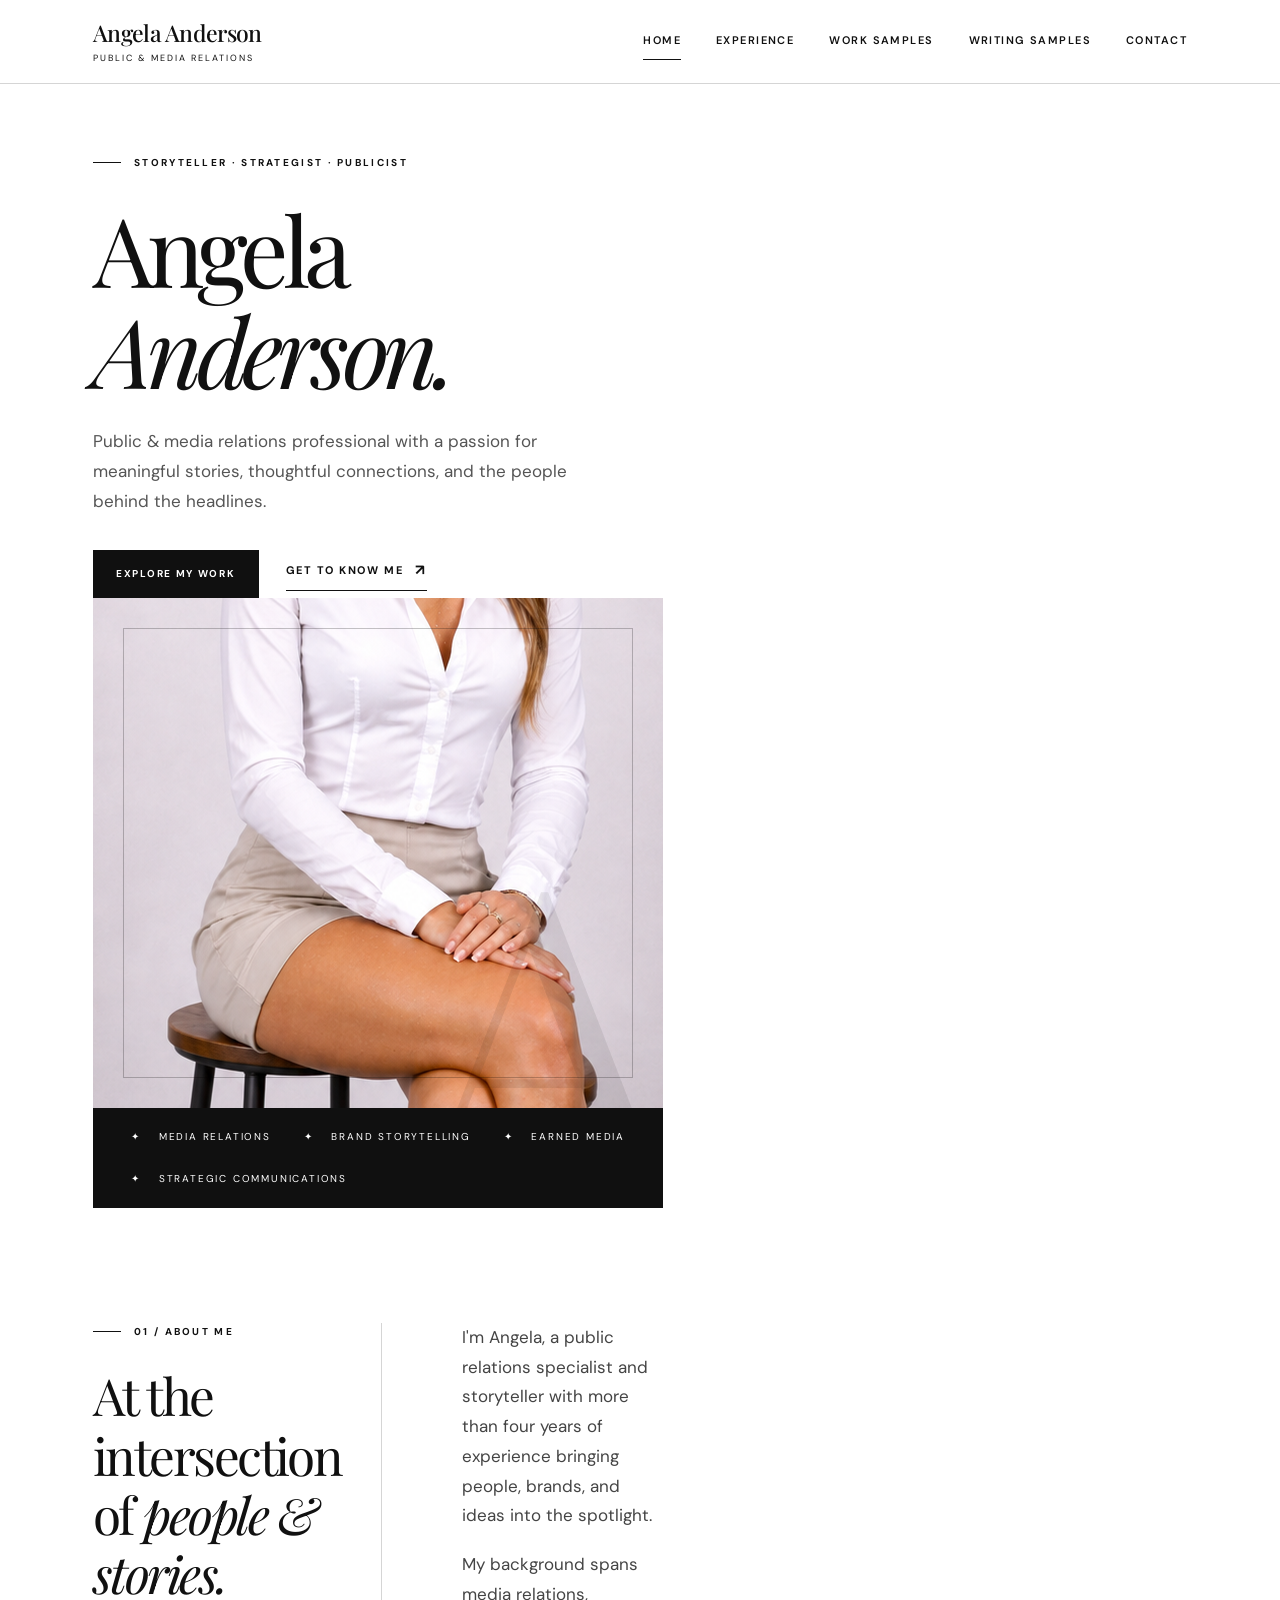
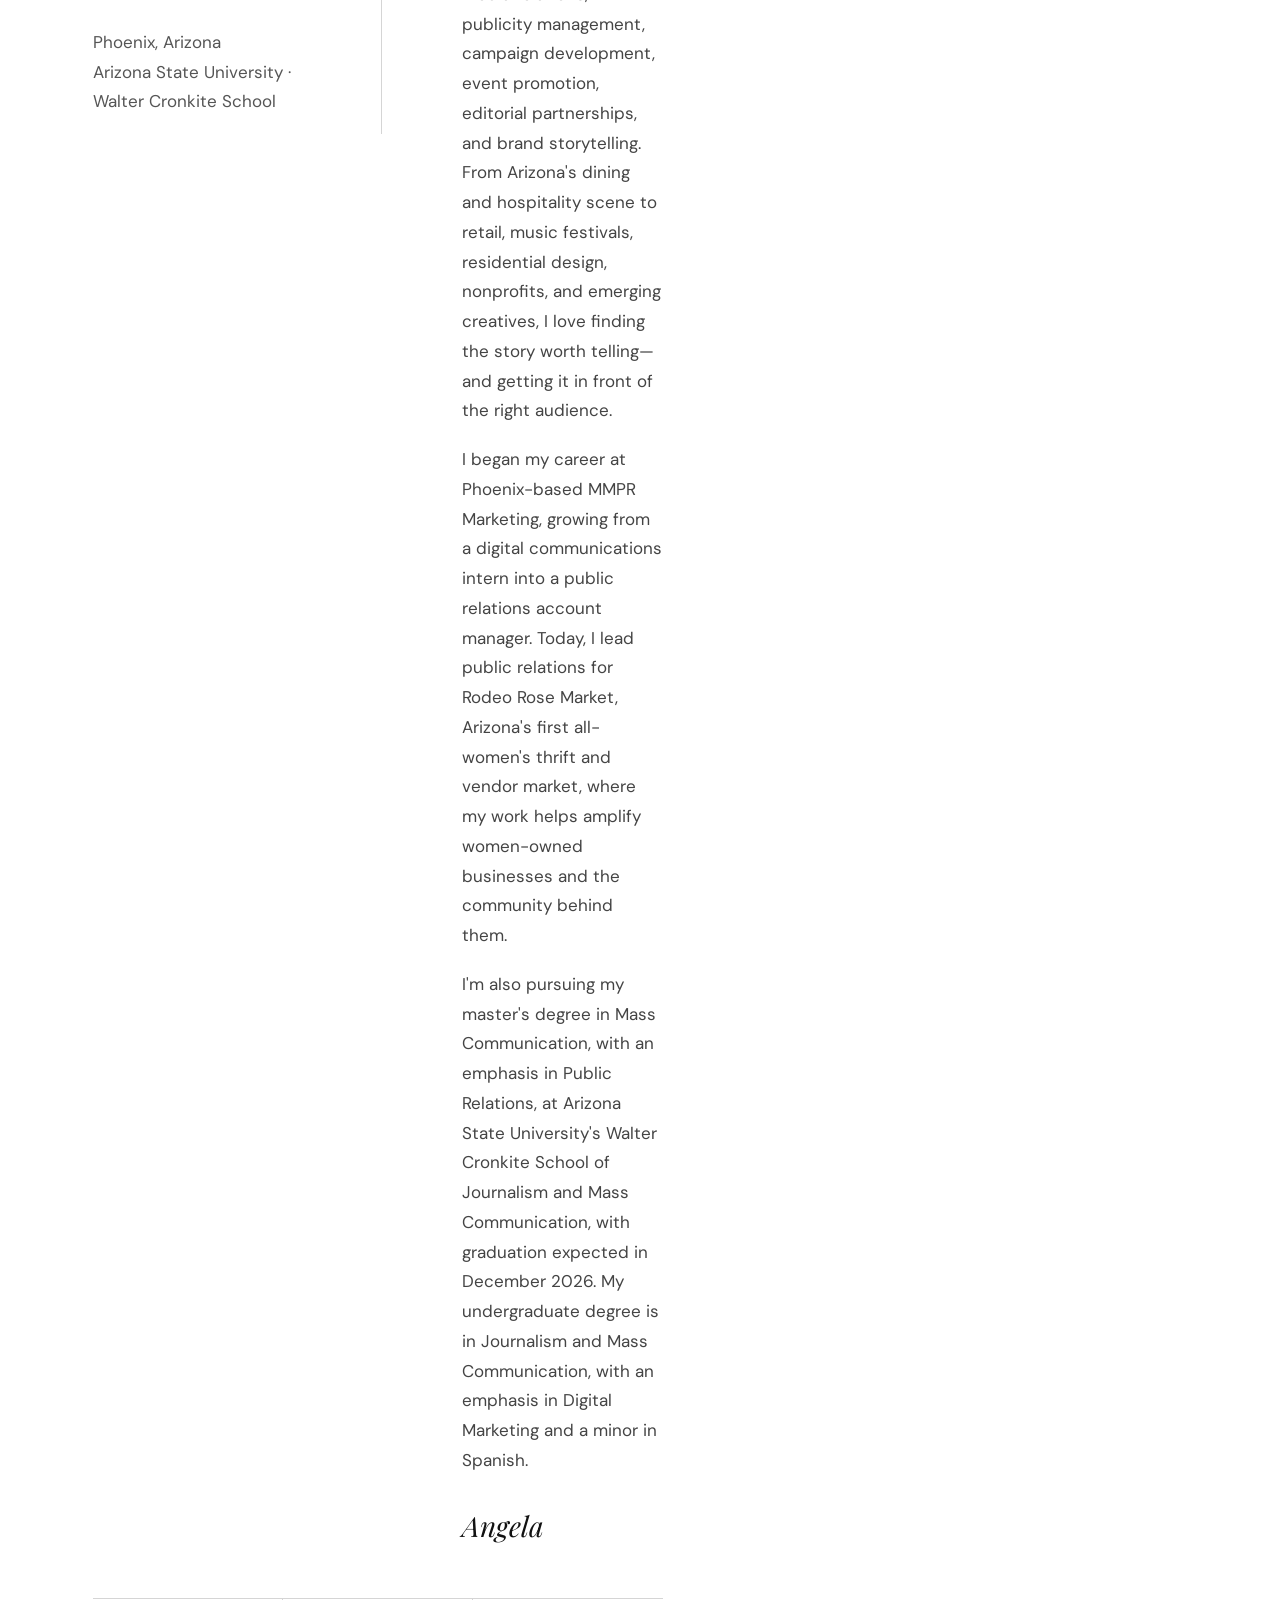
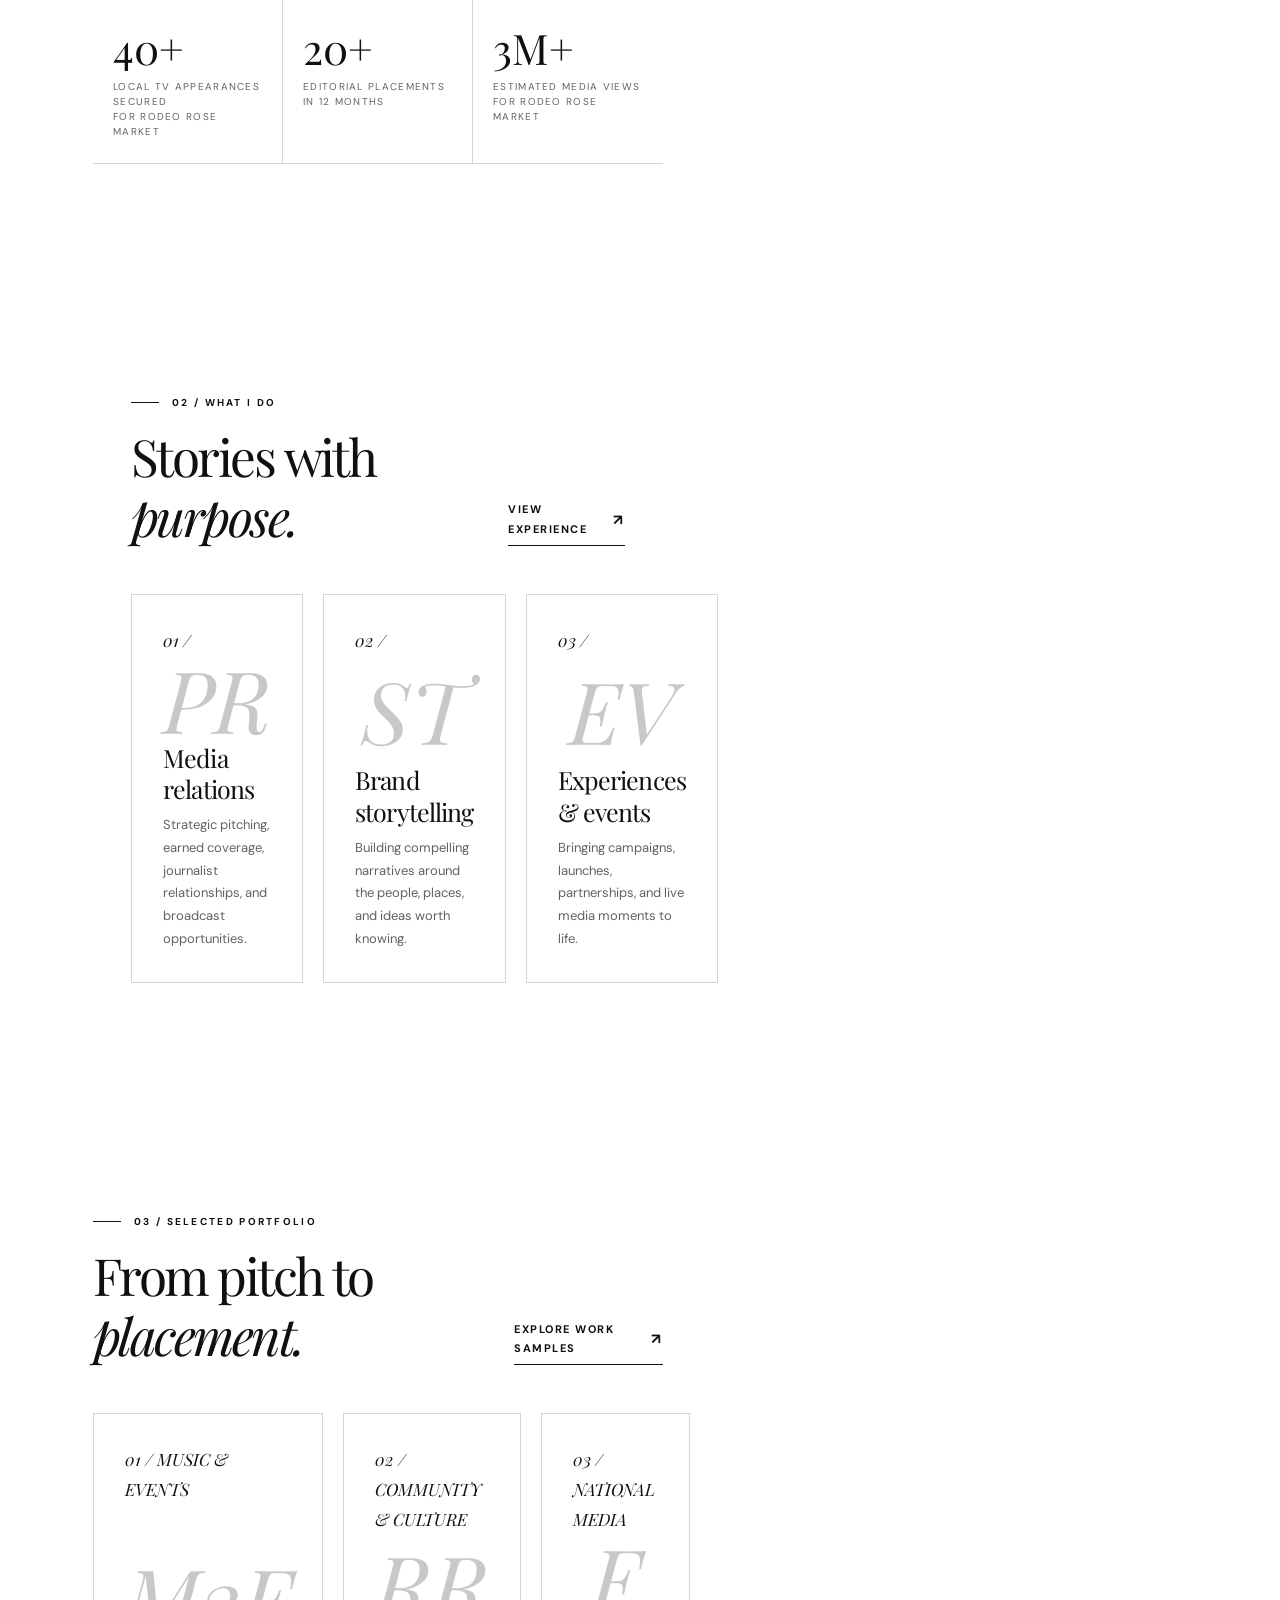
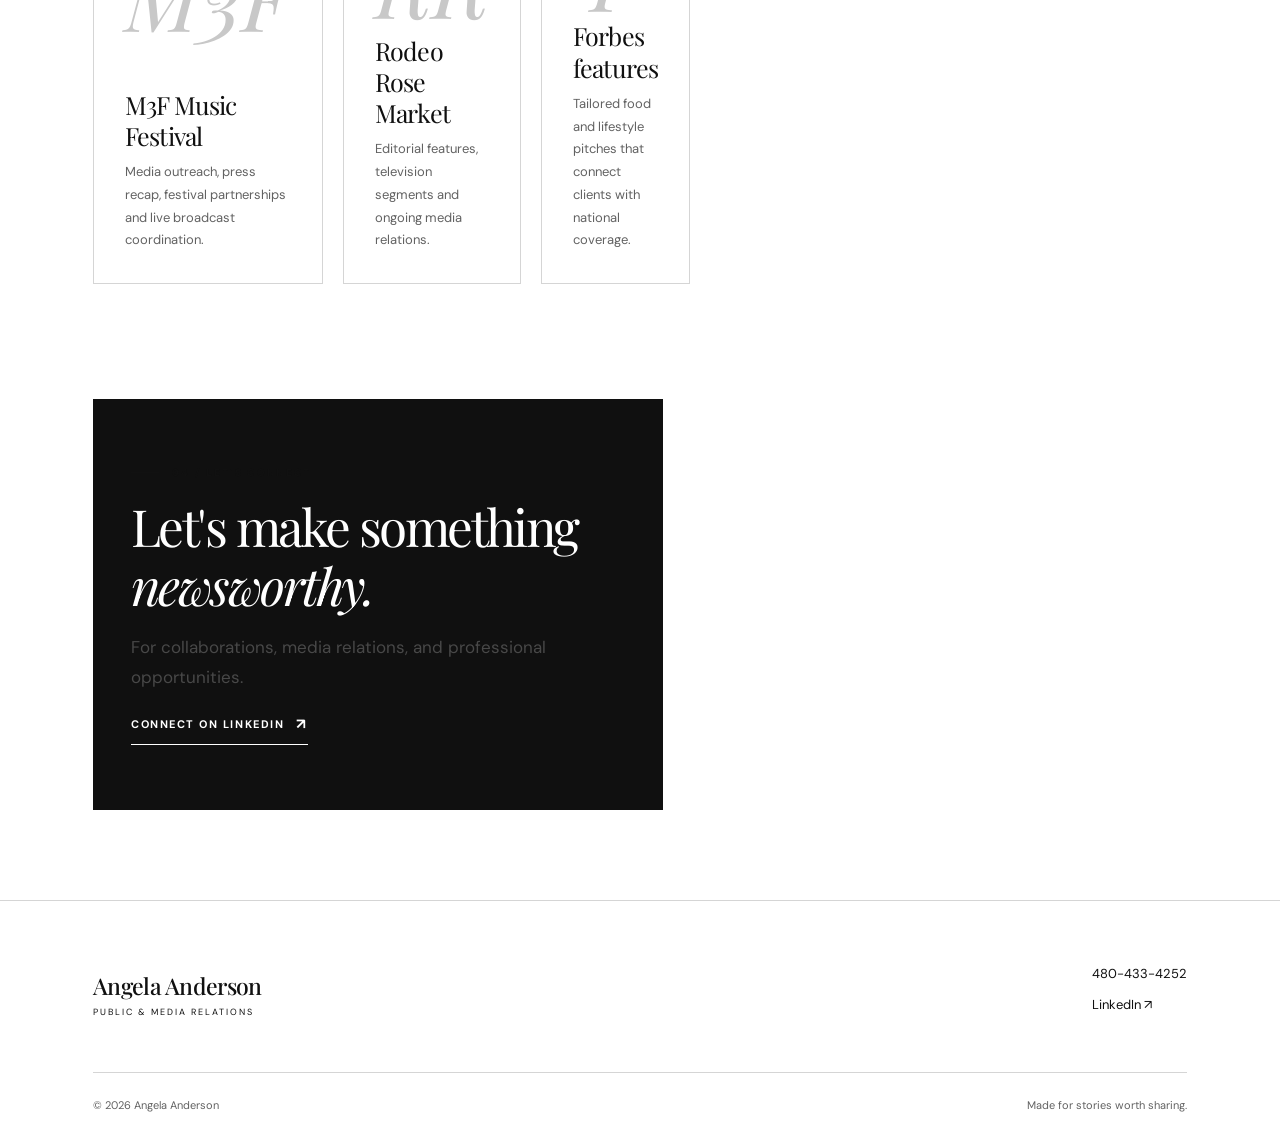
==== commit 8984f3f1: "Update index.html" ====
--- a/index.html
+++ b/index.html
@@ -1,6 +1,11 @@
 <!doctype html><html lang="en"><head><meta charset="utf-8"><meta name="viewport" content="width=device-width,initial-scale=1"><meta name="description" content="Portfolio of Angela Anderson, public and media relations professional specializing in storytelling, publicity, and earned media."><title>Angela Anderson | Public & Media Relations</title><link rel="stylesheet" href="styles.css"></head><body>
 <header class="site-header"><nav class="nav container" aria-label="Main navigation"><a class="brand" href="index.html"><strong>Angela Anderson</strong><span>Public & Media Relations</span></a><button class="menu-toggle" aria-label="Open navigation" aria-expanded="false">☰</button><div class="nav-links"><a aria-current="page" href="index.html">Home</a><a href="experience.html">Experience</a><a href="work.html">Work Samples</a><a href="writing.html">Writing Samples</a><a href="#contact">Contact</a></div></nav></header>
-<main><section class="hero container"><div class="hero-copy"><div class="eyebrow">Storyteller · Strategist · Publicist</div><h1>Angela<br><span class="italic">Anderson.</span></h1><p>Public & media relations professional with a passion for meaningful stories, thoughtful connections, and the people behind the headlines.</p><div class="hero-links"><a class="btn" href="work.html">Explore my work</a><a class="text-link" href="#about">Get to know me</a></div></div><div class="hero-art hero-photo">   <img src="AngelaFullLength.png"        alt="Angela Anderson"        style="width:100%; height:100%; object-fit:cover; display:block;"> </div>
+<main><section class="hero container"><div class="hero-copy"><div class="eyebrow">Storyteller · Strategist · Publicist</div><h1>Angela<br><span class="italic">Anderson.</span></h1><p>Public & media relations professional with a passion for meaningful stories, thoughtful connections, and the people behind the headlines.</p><div class="hero-links"><a class="btn" href="work.html">Explore my work</a><a class="text-link" href="#about">Get to know me</a></div> <div class="hero-art hero-photo">
+  <img
+    src="AngelaFullLength.png"
+    alt="Angela Anderson"
+  >
+</div>
 <div class="marquee"><div class="container marquee-inner"><span>Media Relations</span><span>Brand Storytelling</span><span>Earned Media</span><span>Strategic Communications</span></div></div>
 <section class="section container" id="about"><div class="about-grid"><div class="about-side"><div class="eyebrow">01 / About me</div><h2>At the intersection of <span class="italic">people & stories.</span></h2><p class="muted">Phoenix, Arizona<br>Arizona State University · Walter Cronkite School</p></div><div class="about-copy"><p>I'm Angela, a public relations specialist and storyteller with more than four years of experience bringing people, brands, and ideas into the spotlight.</p><p>My background spans media relations, publicity management, campaign development, event promotion, editorial partnerships, and brand storytelling. From Arizona's dining and hospitality scene to retail, music festivals, residential design, nonprofits, and emerging creatives, I love finding the story worth telling—and getting it in front of the right audience.</p><p>I began my career at Phoenix-based MMPR Marketing, growing from a digital communications intern into a public relations account manager. Today, I lead public relations for Rodeo Rose Market, Arizona's first all-women's thrift and vendor market, where my work helps amplify women-owned businesses and the community behind them.</p><p>I'm also pursuing my master's degree in Mass Communication, with an emphasis in Public Relations, at Arizona State University's Walter Cronkite School of Journalism and Mass Communication, with graduation expected in December 2026. My undergraduate degree is in Journalism and Mass Communication, with an emphasis in Digital Marketing and a minor in Spanish.</p><div class="signature">Angela</div></div></div><div class="stats"><div class="stat"><strong>40+</strong><span>Local TV appearances secured<br>for Rodeo Rose Market</span></div><div class="stat"><strong>20+</strong><span>Editorial placements<br>in 12 months</span></div><div class="stat"><strong>3M+</strong><span>Estimated media views<br>for Rodeo Rose Market</span></div></div></section>
 <section class="section alt"><div class="container"><div class="section-top"><div><div class="eyebrow">02 / What I do</div><h2>Stories with <span class="italic">purpose.</span></h2></div><a class="text-link" href="experience.html">View experience</a></div><div class="project-grid"><article class="project"><span class="index">01 /</span><div class="motif">PR</div><h3>Media relations</h3><p>Strategic pitching, earned coverage, journalist relationships, and broadcast opportunities.</p></article><article class="project"><span class="index">02 /</span><div class="motif">ST</div><h3>Brand storytelling</h3><p>Building compelling narratives around the people, places, and ideas worth knowing.</p></article><article class="project"><span class="index">03 /</span><div class="motif">EV</div><h3>Experiences & events</h3><p>Bringing campaigns, launches, partnerships, and live media moments to life.</p></article></div></div></section>
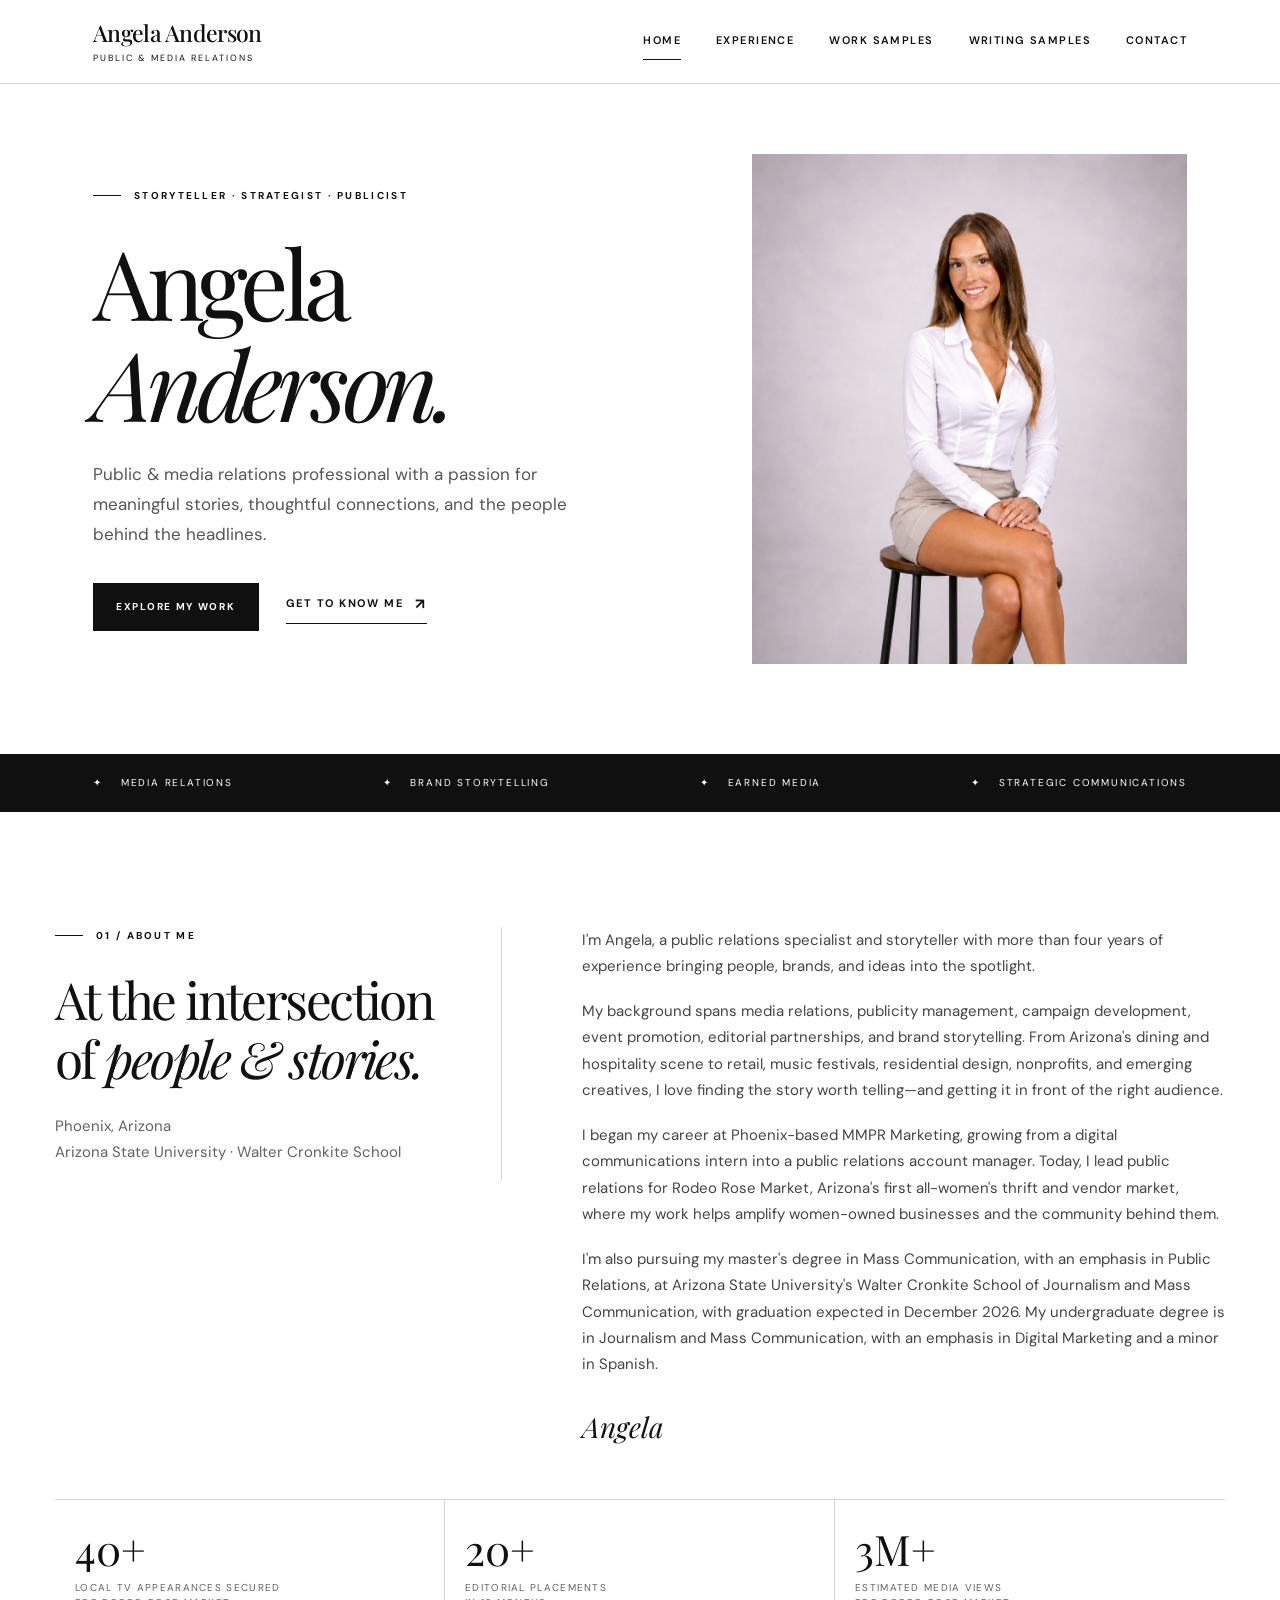
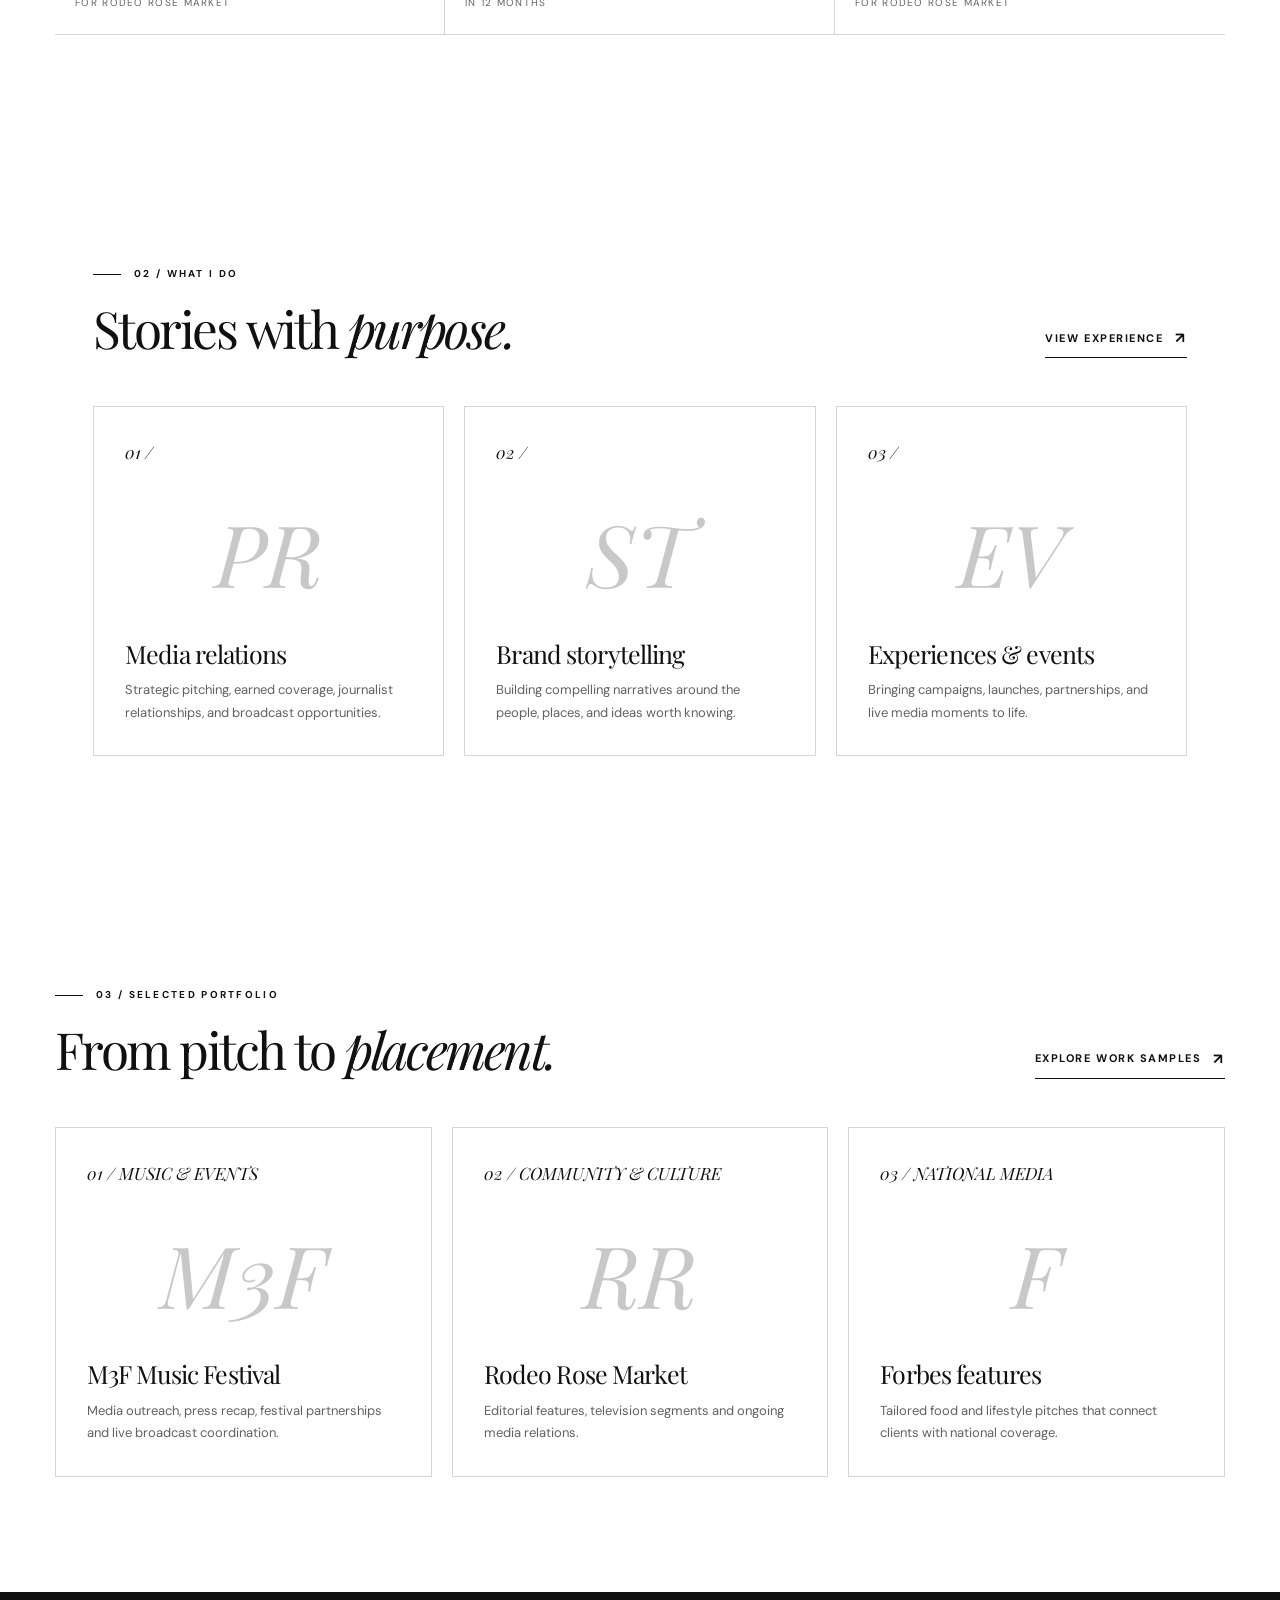
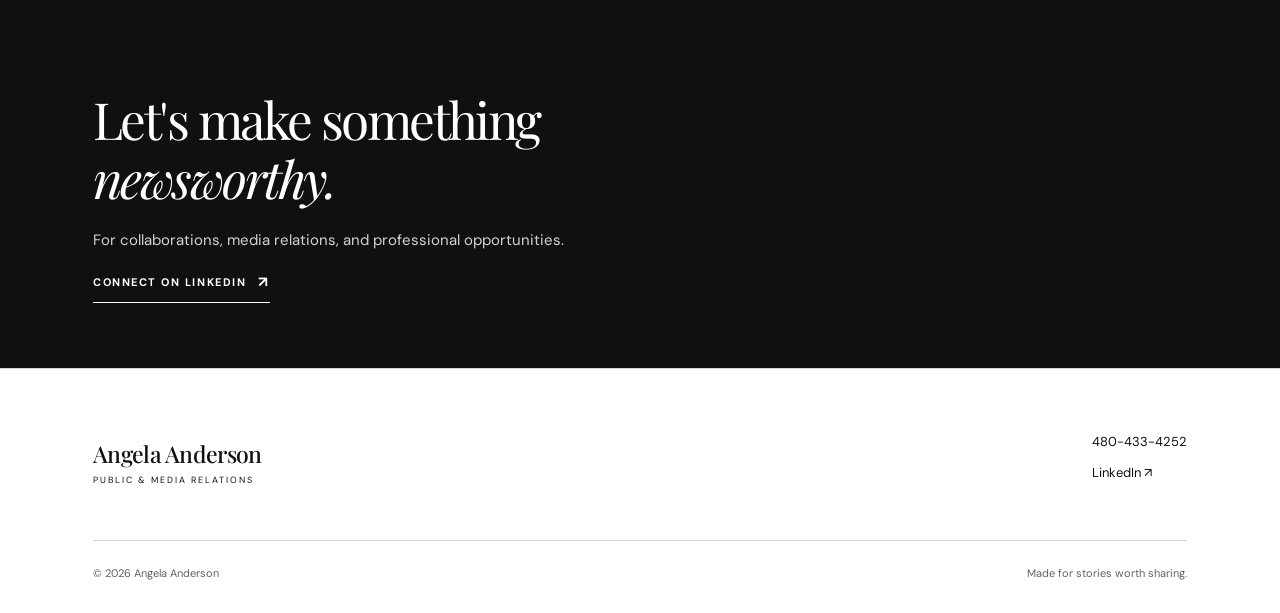
==== commit f5caf346: "Update index.html" ====
--- a/index.html
+++ b/index.html
@@ -1,13 +1,437 @@
-<!doctype html><html lang="en"><head><meta charset="utf-8"><meta name="viewport" content="width=device-width,initial-scale=1"><meta name="description" content="Portfolio of Angela Anderson, public and media relations professional specializing in storytelling, publicity, and earned media."><title>Angela Anderson | Public & Media Relations</title><link rel="stylesheet" href="styles.css"></head><body>
-<header class="site-header"><nav class="nav container" aria-label="Main navigation"><a class="brand" href="index.html"><strong>Angela Anderson</strong><span>Public & Media Relations</span></a><button class="menu-toggle" aria-label="Open navigation" aria-expanded="false">☰</button><div class="nav-links"><a aria-current="page" href="index.html">Home</a><a href="experience.html">Experience</a><a href="work.html">Work Samples</a><a href="writing.html">Writing Samples</a><a href="#contact">Contact</a></div></nav></header>
-<main><section class="hero container"><div class="hero-copy"><div class="eyebrow">Storyteller · Strategist · Publicist</div><h1>Angela<br><span class="italic">Anderson.</span></h1><p>Public & media relations professional with a passion for meaningful stories, thoughtful connections, and the people behind the headlines.</p><div class="hero-links"><a class="btn" href="work.html">Explore my work</a><a class="text-link" href="#about">Get to know me</a></div> <div class="hero-art hero-photo">
-  <img
-    src="AngelaFullLength.png"
-    alt="Angela Anderson"
-  >
-</div>
-<div class="marquee"><div class="container marquee-inner"><span>Media Relations</span><span>Brand Storytelling</span><span>Earned Media</span><span>Strategic Communications</span></div></div>
-<section class="section container" id="about"><div class="about-grid"><div class="about-side"><div class="eyebrow">01 / About me</div><h2>At the intersection of <span class="italic">people & stories.</span></h2><p class="muted">Phoenix, Arizona<br>Arizona State University · Walter Cronkite School</p></div><div class="about-copy"><p>I'm Angela, a public relations specialist and storyteller with more than four years of experience bringing people, brands, and ideas into the spotlight.</p><p>My background spans media relations, publicity management, campaign development, event promotion, editorial partnerships, and brand storytelling. From Arizona's dining and hospitality scene to retail, music festivals, residential design, nonprofits, and emerging creatives, I love finding the story worth telling—and getting it in front of the right audience.</p><p>I began my career at Phoenix-based MMPR Marketing, growing from a digital communications intern into a public relations account manager. Today, I lead public relations for Rodeo Rose Market, Arizona's first all-women's thrift and vendor market, where my work helps amplify women-owned businesses and the community behind them.</p><p>I'm also pursuing my master's degree in Mass Communication, with an emphasis in Public Relations, at Arizona State University's Walter Cronkite School of Journalism and Mass Communication, with graduation expected in December 2026. My undergraduate degree is in Journalism and Mass Communication, with an emphasis in Digital Marketing and a minor in Spanish.</p><div class="signature">Angela</div></div></div><div class="stats"><div class="stat"><strong>40+</strong><span>Local TV appearances secured<br>for Rodeo Rose Market</span></div><div class="stat"><strong>20+</strong><span>Editorial placements<br>in 12 months</span></div><div class="stat"><strong>3M+</strong><span>Estimated media views<br>for Rodeo Rose Market</span></div></div></section>
-<section class="section alt"><div class="container"><div class="section-top"><div><div class="eyebrow">02 / What I do</div><h2>Stories with <span class="italic">purpose.</span></h2></div><a class="text-link" href="experience.html">View experience</a></div><div class="project-grid"><article class="project"><span class="index">01 /</span><div class="motif">PR</div><h3>Media relations</h3><p>Strategic pitching, earned coverage, journalist relationships, and broadcast opportunities.</p></article><article class="project"><span class="index">02 /</span><div class="motif">ST</div><h3>Brand storytelling</h3><p>Building compelling narratives around the people, places, and ideas worth knowing.</p></article><article class="project"><span class="index">03 /</span><div class="motif">EV</div><h3>Experiences & events</h3><p>Bringing campaigns, launches, partnerships, and live media moments to life.</p></article></div></div></section>
-<section class="section container" id="featured"><div class="section-top"><div><div class="eyebrow">03 / Selected portfolio</div><h2>From pitch to <span class="italic">placement.</span></h2></div><a class="text-link" href="work.html">Explore work samples</a></div><div class="project-grid"><a class="project" href="work.html#m3f"><span class="index">01 / MUSIC & EVENTS</span><div class="motif">M3F</div><h3>M3F Music Festival</h3><p>Media outreach, press recap, festival partnerships and live broadcast coordination.</p></a><a class="project" href="work.html#rodeo"><span class="index">02 / COMMUNITY & CULTURE</span><div class="motif">RR</div><h3>Rodeo Rose Market</h3><p>Editorial features, television segments and ongoing media relations.</p></a><a class="project" href="work.html#forbes"><span class="index">03 / NATIONAL MEDIA</span><div class="motif">F</div><h3>Forbes features</h3><p>Tailored food and lifestyle pitches that connect clients with national coverage.</p></a></div></section><section class="contact-strip" id="contact"><div class="container"><div class="eyebrow" >04 / Let's connect</div><h2>Let's make something <i>newsworthy.</i></h2><p>For collaborations, media relations, and professional opportunities.</p><a class="text-link" href="https://www.linkedin.com/in/angelaandersonr" target="_blank" rel="noopener noreferrer">Connect on LinkedIn</a></div></section></main>
-<footer class="footer"><div class="container"><div class="footer-main"><div><a class="brand" href="index.html"><strong>Angela Anderson</strong><span>Public & Media Relations</span></a></div><div class="footer-contact"><a href="tel:+14804334252">480-433-4252</a><a href="https://www.linkedin.com/in/angelaandersonr" target="_blank" rel="noopener noreferrer">LinkedIn ↗</a></div></div><div class="footer-bottom"><span>© 2026 Angela Anderson</span><span>Made for stories worth sharing.</span></div></div></footer><script src="script.js"></script></body></html>
+<!doctype html>
+<html lang="en">
+
+<head>
+  <meta charset="utf-8">
+  <meta name="viewport" content="width=device-width, initial-scale=1">
+
+  <meta name="description" content="Portfolio of Angela Anderson, public and media relations professional specializing in storytelling, publicity, and earned media.">
+
+  <title>Angela Anderson | Public & Media Relations</title>
+
+  <link rel="stylesheet" href="styles.css">
+
+  <style>
+    /* Homepage portrait overrides */
+
+    .hero-art.hero-photo {
+      height: 510px;
+      min-height: 0;
+      aspect-ratio: auto;
+      background: transparent !important;
+      border: none !important;
+      padding: 0 !important;
+      overflow: hidden;
+      position: relative;
+    }
+
+    .hero-art.hero-photo::before,
+    .hero-art.hero-photo::after {
+      content: none !important;
+      display: none !important;
+    }
+
+    .hero-art.hero-photo img {
+      display: block;
+      width: 100%;
+      height: 100%;
+      object-fit: cover;
+      object-position: center top;
+    }
+
+    @media (max-width: 600px) {
+      .hero-art.hero-photo {
+        height: 400px;
+      }
+    }
+  </style>
+</head>
+
+<body>
+
+  <!-- HEADER -->
+  <header class="site-header">
+    <nav class="nav container" aria-label="Main navigation">
+
+      <a class="brand" href="index.html">
+        <strong>Angela Anderson</strong>
+        <span>Public & Media Relations</span>
+      </a>
+
+      <button
+        class="menu-toggle"
+        aria-label="Open navigation"
+        aria-expanded="false">
+        ☰
+      </button>
+
+      <div class="nav-links">
+        <a aria-current="page" href="index.html">Home</a>
+        <a href="experience.html">Experience</a>
+        <a href="work.html">Work Samples</a>
+        <a href="writing.html">Writing Samples</a>
+        <a href="#contact">Contact</a>
+      </div>
+
+    </nav>
+  </header>
+
+  <main>
+
+    <!-- HOMEPAGE HERO -->
+    <section class="hero container">
+
+      <div class="hero-copy">
+
+        <div class="eyebrow">
+          Storyteller · Strategist · Publicist
+        </div>
+
+        <h1>
+          Angela<br>
+          <span class="italic">Anderson.</span>
+        </h1>
+
+        <p>
+          Public & media relations professional with a passion
+          for meaningful stories, thoughtful connections,
+          and the people behind the headlines.
+        </p>
+
+        <div class="hero-links">
+          <a class="btn" href="work.html">
+            Explore my work
+          </a>
+
+          <a class="text-link" href="#about">
+            Get to know me
+          </a>
+        </div>
+
+      </div>
+
+      <!-- ANGELA'S PORTRAIT -->
+      <div class="hero-art hero-photo">
+        <img
+          src="AngelaFullLength.png"
+          alt="Angela Anderson"
+          width="800"
+          height="1000"
+        >
+      </div>
+
+    </section>
+    <!-- END HOMEPAGE HERO -->
+
+
+    <!-- MARQUEE -->
+    <div class="marquee">
+      <div class="container marquee-inner">
+        <span>Media Relations</span>
+        <span>Brand Storytelling</span>
+        <span>Earned Media</span>
+        <span>Strategic Communications</span>
+      </div>
+    </div>
+
+
+    <!-- ABOUT ME -->
+    <section class="section container" id="about">
+
+      <div class="about-grid">
+
+        <div class="about-side">
+
+          <div class="eyebrow">01 / About me</div>
+
+          <h2>
+            At the intersection of
+            <span class="italic">people & stories.</span>
+          </h2>
+
+          <p class="muted">
+            Phoenix, Arizona<br>
+            Arizona State University · Walter Cronkite School
+          </p>
+
+        </div>
+
+        <div class="about-copy">
+
+          <p>
+            I'm Angela, a public relations specialist and storyteller
+            with more than four years of experience bringing people,
+            brands, and ideas into the spotlight.
+          </p>
+
+          <p>
+            My background spans media relations, publicity management,
+            campaign development, event promotion, editorial partnerships,
+            and brand storytelling. From Arizona's dining and hospitality
+            scene to retail, music festivals, residential design,
+            nonprofits, and emerging creatives, I love finding the story
+            worth telling—and getting it in front of the right audience.
+          </p>
+
+          <p>
+            I began my career at Phoenix-based MMPR Marketing, growing
+            from a digital communications intern into a public relations
+            account manager. Today, I lead public relations for Rodeo
+            Rose Market, Arizona's first all-women's thrift and vendor
+            market, where my work helps amplify women-owned businesses
+            and the community behind them.
+          </p>
+
+          <p>
+            I'm also pursuing my master's degree in Mass Communication,
+            with an emphasis in Public Relations, at Arizona State
+            University's Walter Cronkite School of Journalism and Mass
+            Communication, with graduation expected in December 2026.
+            My undergraduate degree is in Journalism and Mass
+            Communication, with an emphasis in Digital Marketing and
+            a minor in Spanish.
+          </p>
+
+          <div class="signature">Angela</div>
+
+        </div>
+
+      </div>
+
+
+      <!-- MEDIA RESULTS -->
+      <div class="stats">
+
+        <div class="stat">
+          <strong>40+</strong>
+          <span>
+            Local TV appearances secured<br>
+            for Rodeo Rose Market
+          </span>
+        </div>
+
+        <div class="stat">
+          <strong>20+</strong>
+          <span>
+            Editorial placements<br>
+            in 12 months
+          </span>
+        </div>
+
+        <div class="stat">
+          <strong>3M+</strong>
+          <span>
+            Estimated media views<br>
+            for Rodeo Rose Market
+          </span>
+        </div>
+
+      </div>
+
+    </section>
+
+
+    <!-- WHAT I DO -->
+    <section class="section alt">
+
+      <div class="container">
+
+        <div class="section-top">
+
+          <div>
+            <div class="eyebrow">02 / What I do</div>
+            <h2>
+              Stories with <span class="italic">purpose.</span>
+            </h2>
+          </div>
+
+          <a class="text-link" href="experience.html">
+            View experience
+          </a>
+
+        </div>
+
+
+        <div class="project-grid">
+
+          <article class="project">
+            <span class="index">01 /</span>
+            <div class="motif">PR</div>
+
+            <h3>Media relations</h3>
+
+            <p>
+              Strategic pitching, earned coverage, journalist
+              relationships, and broadcast opportunities.
+            </p>
+          </article>
+
+          <article class="project">
+            <span class="index">02 /</span>
+            <div class="motif">ST</div>
+
+            <h3>Brand storytelling</h3>
+
+            <p>
+              Building compelling narratives around the people,
+              places, and ideas worth knowing.
+            </p>
+          </article>
+
+          <article class="project">
+            <span class="index">03 /</span>
+            <div class="motif">EV</div>
+
+            <h3>Experiences & events</h3>
+
+            <p>
+              Bringing campaigns, launches, partnerships,
+              and live media moments to life.
+            </p>
+          </article>
+
+        </div>
+
+      </div>
+
+    </section>
+
+
+    <!-- FEATURED WORK -->
+    <section class="section container" id="featured">
+
+      <div class="section-top">
+
+        <div>
+          <div class="eyebrow">03 / Selected portfolio</div>
+
+          <h2>
+            From pitch to <span class="italic">placement.</span>
+          </h2>
+        </div>
+
+        <a class="text-link" href="work.html">
+          Explore work samples
+        </a>
+
+      </div>
+
+
+      <div class="project-grid">
+
+        <a class="project" href="work.html#m3f">
+          <span class="index">01 / MUSIC & EVENTS</span>
+          <div class="motif">M3F</div>
+
+          <h3>M3F Music Festival</h3>
+
+          <p>
+            Media outreach, press recap, festival partnerships
+            and live broadcast coordination.
+          </p>
+        </a>
+
+        <a class="project" href="work.html#rodeo">
+          <span class="index">02 / COMMUNITY & CULTURE</span>
+          <div class="motif">RR</div>
+
+          <h3>Rodeo Rose Market</h3>
+
+          <p>
+            Editorial features, television segments
+            and ongoing media relations.
+          </p>
+        </a>
+
+        <a class="project" href="work.html#forbes">
+          <span class="index">03 / NATIONAL MEDIA</span>
+          <div class="motif">F</div>
+
+          <h3>Forbes features</h3>
+
+          <p>
+            Tailored food and lifestyle pitches that connect
+            clients with national coverage.
+          </p>
+        </a>
+
+      </div>
+
+    </section>
+
+
+    <!-- CONTACT -->
+    <section class="contact-strip" id="contact">
+
+      <div class="container">
+
+        <div class="eyebrow">04 / Let's connect</div>
+
+        <h2>
+          Let's make something <i>newsworthy.</i>
+        </h2>
+
+        <p>
+          For collaborations, media relations,
+          and professional opportunities.
+        </p>
+
+        <a
+          class="text-link"
+          href="https://www.linkedin.com/in/angelaandersonr"
+          target="_blank"
+          rel="noopener noreferrer">
+          Connect on LinkedIn
+        </a>
+
+      </div>
+
+    </section>
+
+  </main>
+
+
+  <!-- FOOTER -->
+  <footer class="footer">
+
+    <div class="container">
+
+      <div class="footer-main">
+
+        <div>
+          <a class="brand" href="index.html">
+            <strong>Angela Anderson</strong>
+            <span>Public & Media Relations</span>
+          </a>
+        </div>
+
+        <div class="footer-contact">
+
+          <a href="tel:+14804334252">
+            480-433-4252
+          </a>
+
+          <a
+            href="https://www.linkedin.com/in/angelaandersonr"
+            target="_blank"
+            rel="noopener noreferrer">
+            LinkedIn ↗
+          </a>
+
+        </div>
+
+      </div>
+
+      <div class="footer-bottom">
+        <span>© 2026 Angela Anderson</span>
+        <span>Made for stories worth sharing.</span>
+      </div>
+
+    </div>
+
+  </footer>
+
+  <script src="script.js"></script>
+
+</body>
+</html>
--- a/styles.css
+++ b/styles.css
@@ -3,3 +3,28 @@
 
 /* Monochrome editorial case-study layouts */
 .case-list{padding-top:72px}.case{display:grid;grid-template-columns:42% 1fr;gap:55px;border-bottom:1px solid var(--rule);padding:0 0 62px;margin-bottom:62px;scroll-margin-top:110px}.case:last-child{margin-bottom:0;border-bottom:none}.case-image{height:315px;background:#ededed;overflow:hidden;position:relative;display:flex;align-items:center;justify-content:center;border:1px solid #ddd}.case-image img{width:100%;height:100%;object-fit:cover;filter:grayscale(1)}.case-type{font-family:var(--serif);font-size:140px;color:#bababa;font-style:italic}.case-detail h2{font-size:clamp(30px,3vw,43px);margin:12px 0 18px}.case-detail p{color:#555;font-size:14px;max-width:680px}.case-detail .case-note{border-left:2px solid #111;padding-left:14px;font-size:12px;color:#666}.case-links{display:flex;gap:9px;flex-wrap:wrap;margin-top:22px}.mini-link{font-size:10px;line-height:1.4;letter-spacing:.07em;font-weight:700;text-transform:uppercase;border:1px solid #111;padding:10px 13px;display:inline-block;transition:background .2s,color .2s}.mini-link:hover{background:#111;color:#fff}.writing-row .case-links{margin-top:16px}.writing-row{align-items:start}.writing-row .arrow{padding-top:12px}.contact-strip{background:#101010}.hero-art{background:#e9e9e9}.hero-art-inner .large{color:#151515}.note{background:#f5f5f5}.sample-visual{background:#eee}@media(max-width:780px){.case{grid-template-columns:1fr;gap:23px}.case-image{height:290px}}@media(max-width:600px){.case-image{height:235px}.case{margin-bottom:42px;padding-bottom:42px}}
+
+
+/* Angela's homepage portrait */
+.hero-art.hero-photo {
+  background: transparent;
+  border: none;
+  padding: 0;
+  overflow: hidden;
+  height: auto;
+  min-height: 0;
+  aspect-ratio: auto;
+}
+
+.hero-art.hero-photo::before,
+.hero-art.hero-photo::after {
+  content: none !important;
+  display: none !important;
+}
+
+.hero-art.hero-photo img {
+  display: block;
+  width: 100%;
+  height: auto;
+  object-fit: contain;
+}
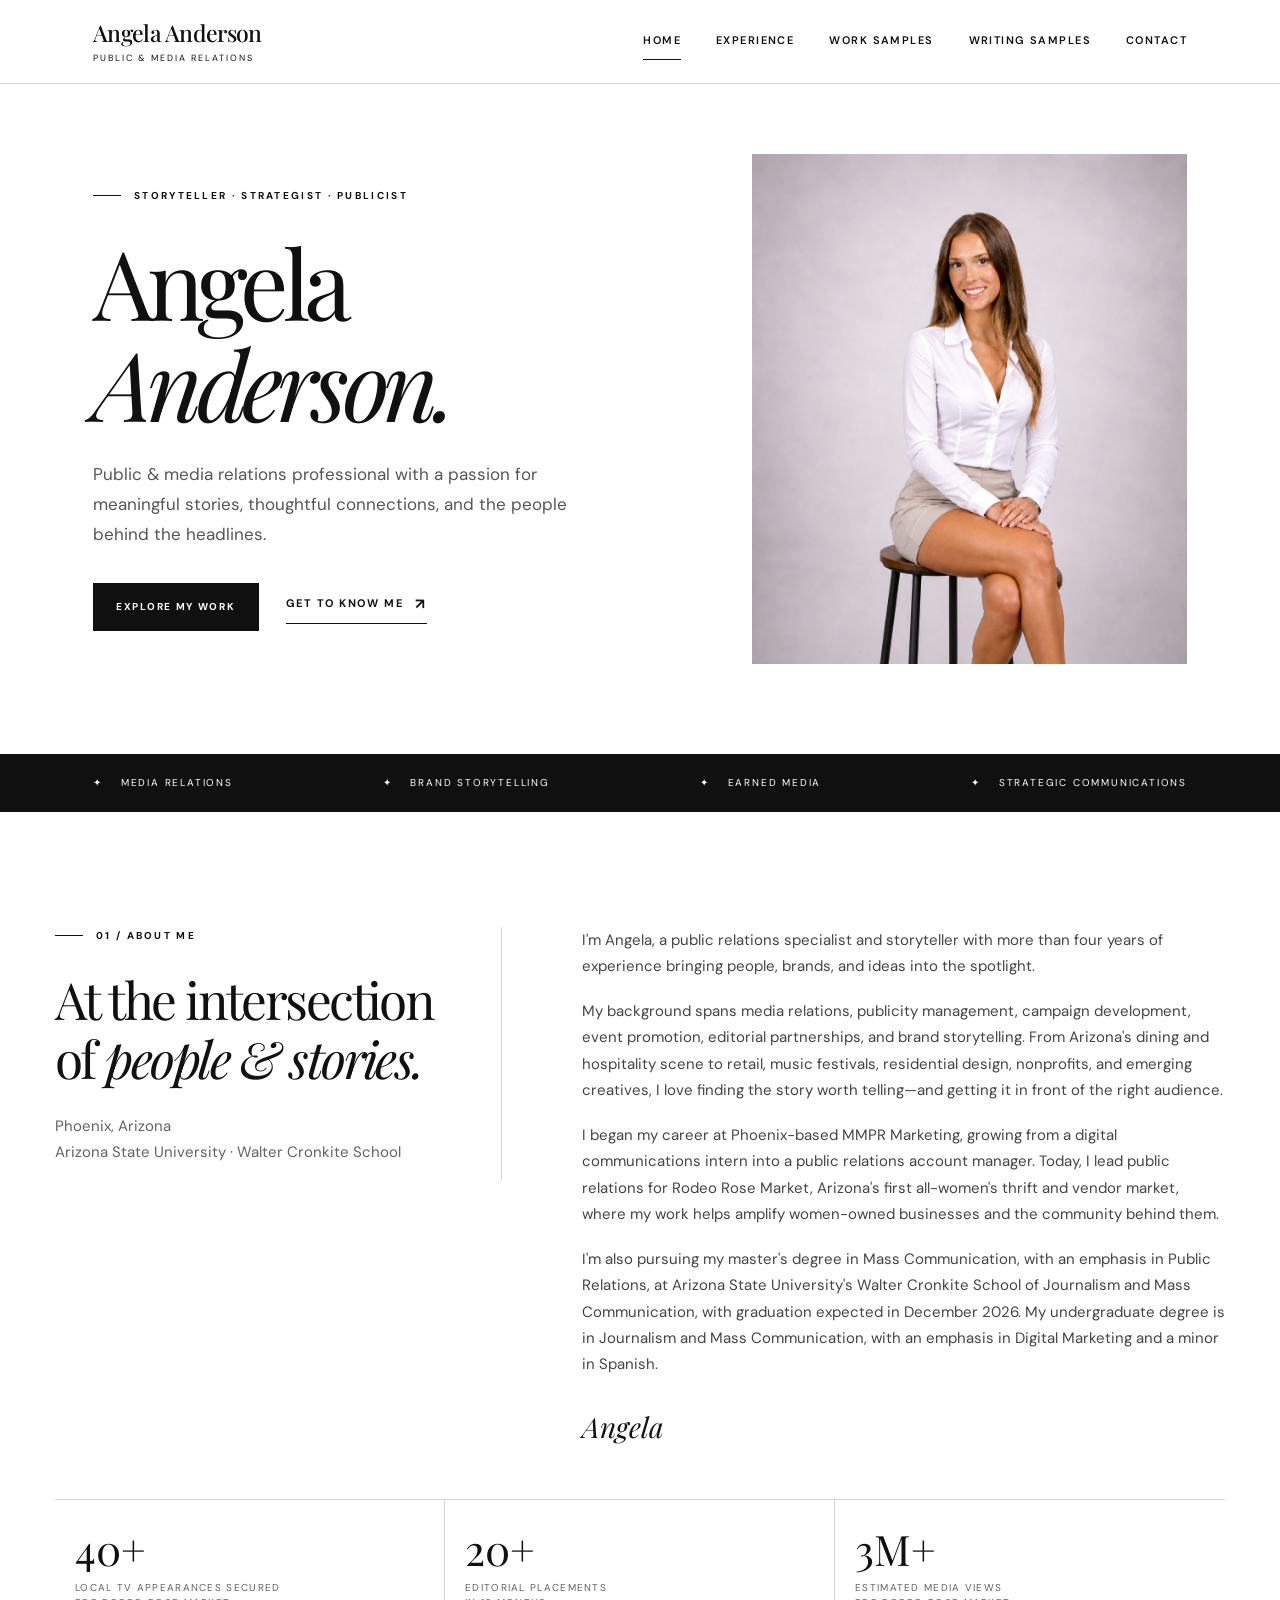
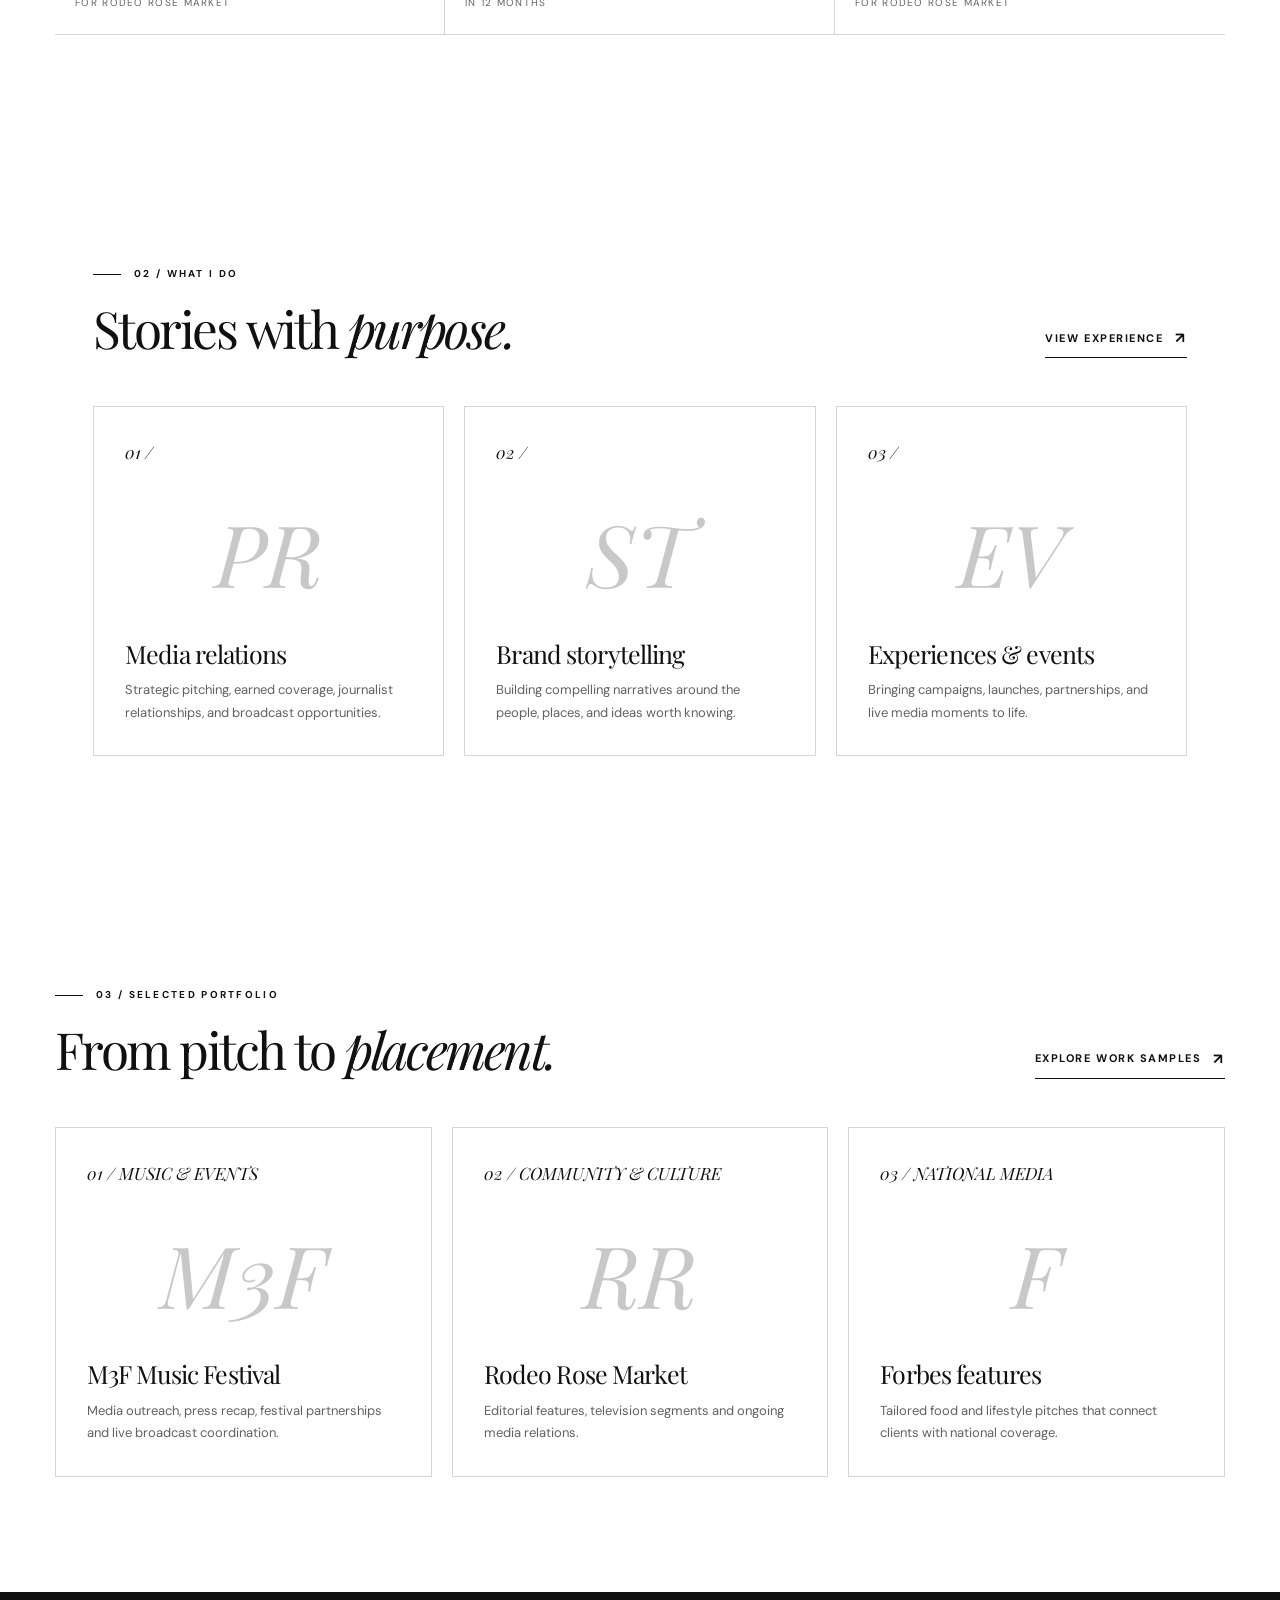
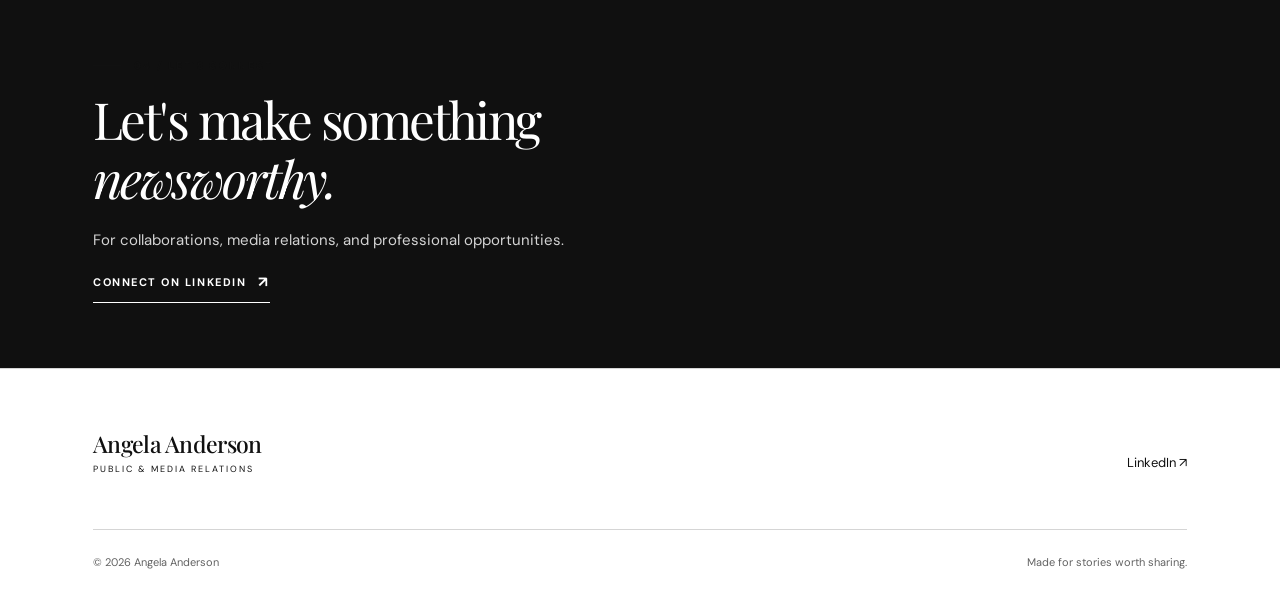
==== commit 17bea828: "Update index.html DEL;ETED PHONE #" ====
--- a/index.html
+++ b/index.html
@@ -407,8 +407,7 @@
 
         <div class="footer-contact">
 
-          <a href="tel:+14804334252">
-            480-433-4252
+          
           </a>
 
           <a
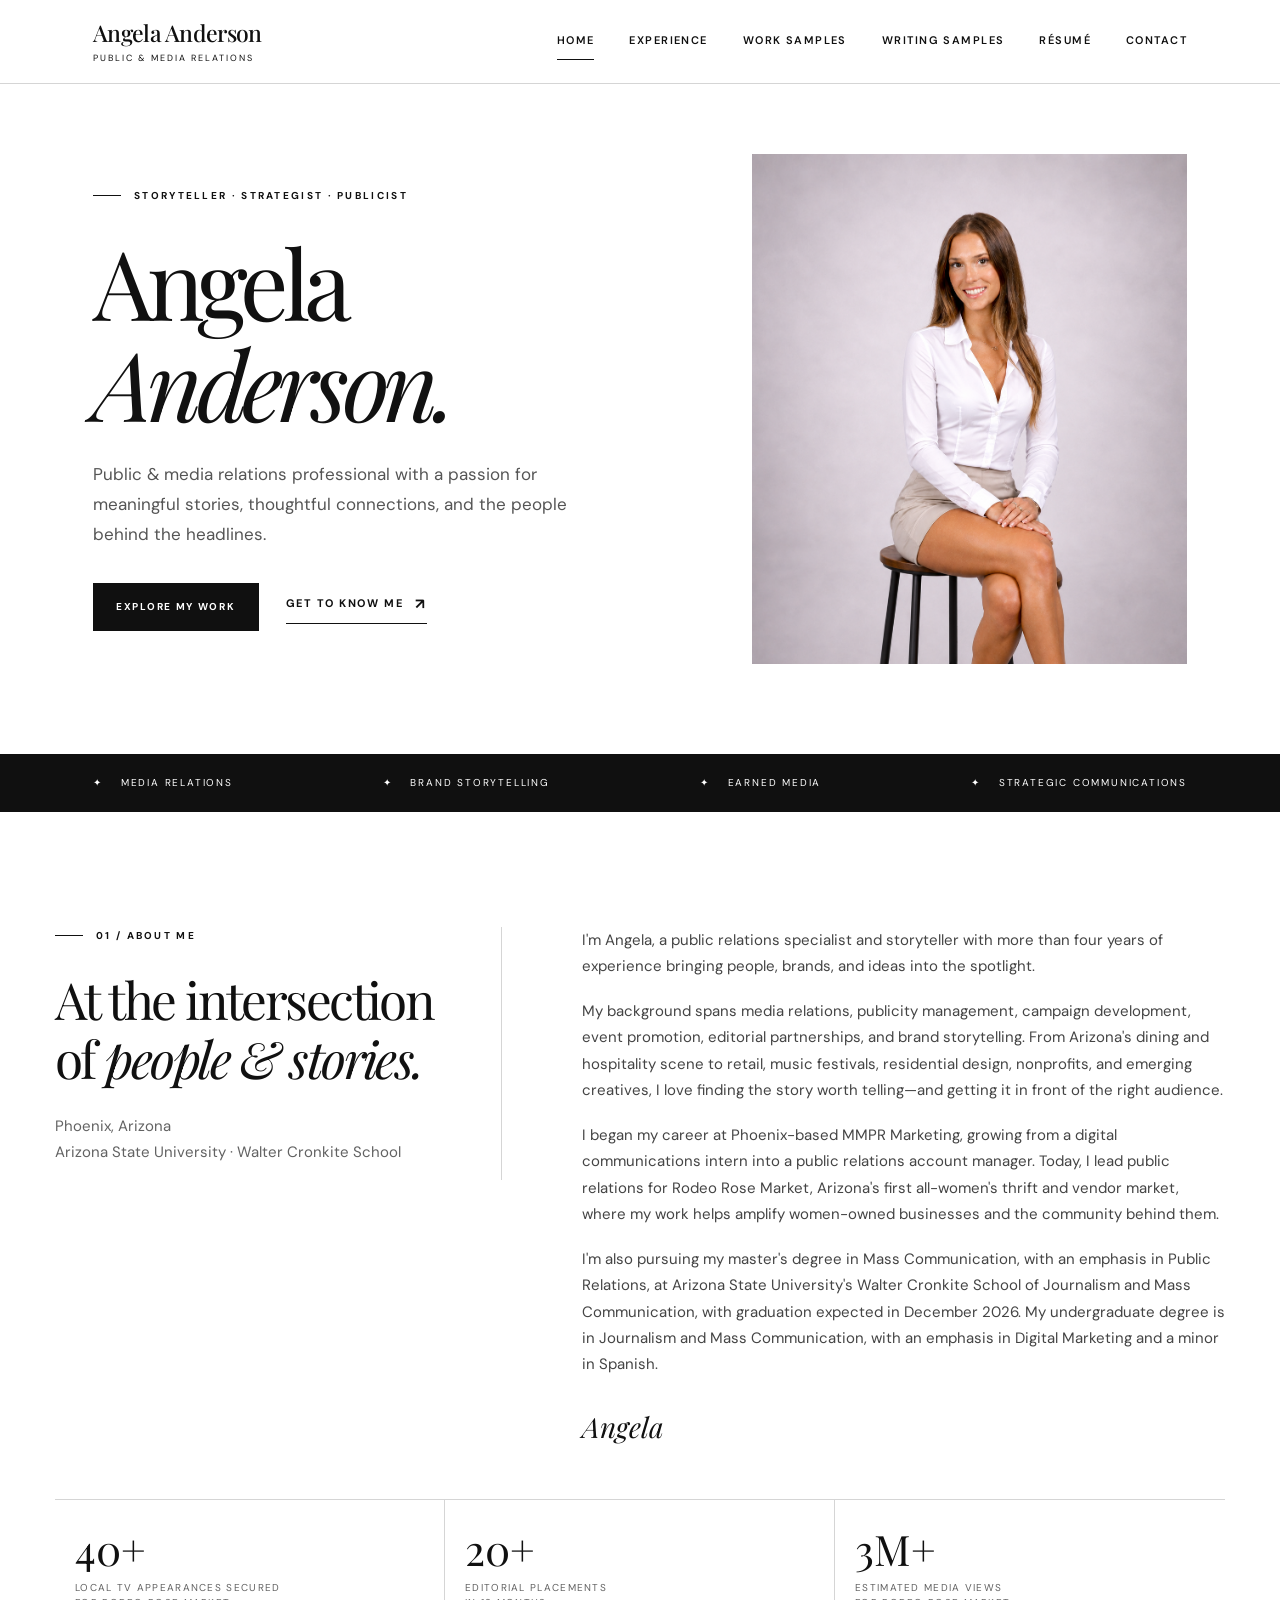
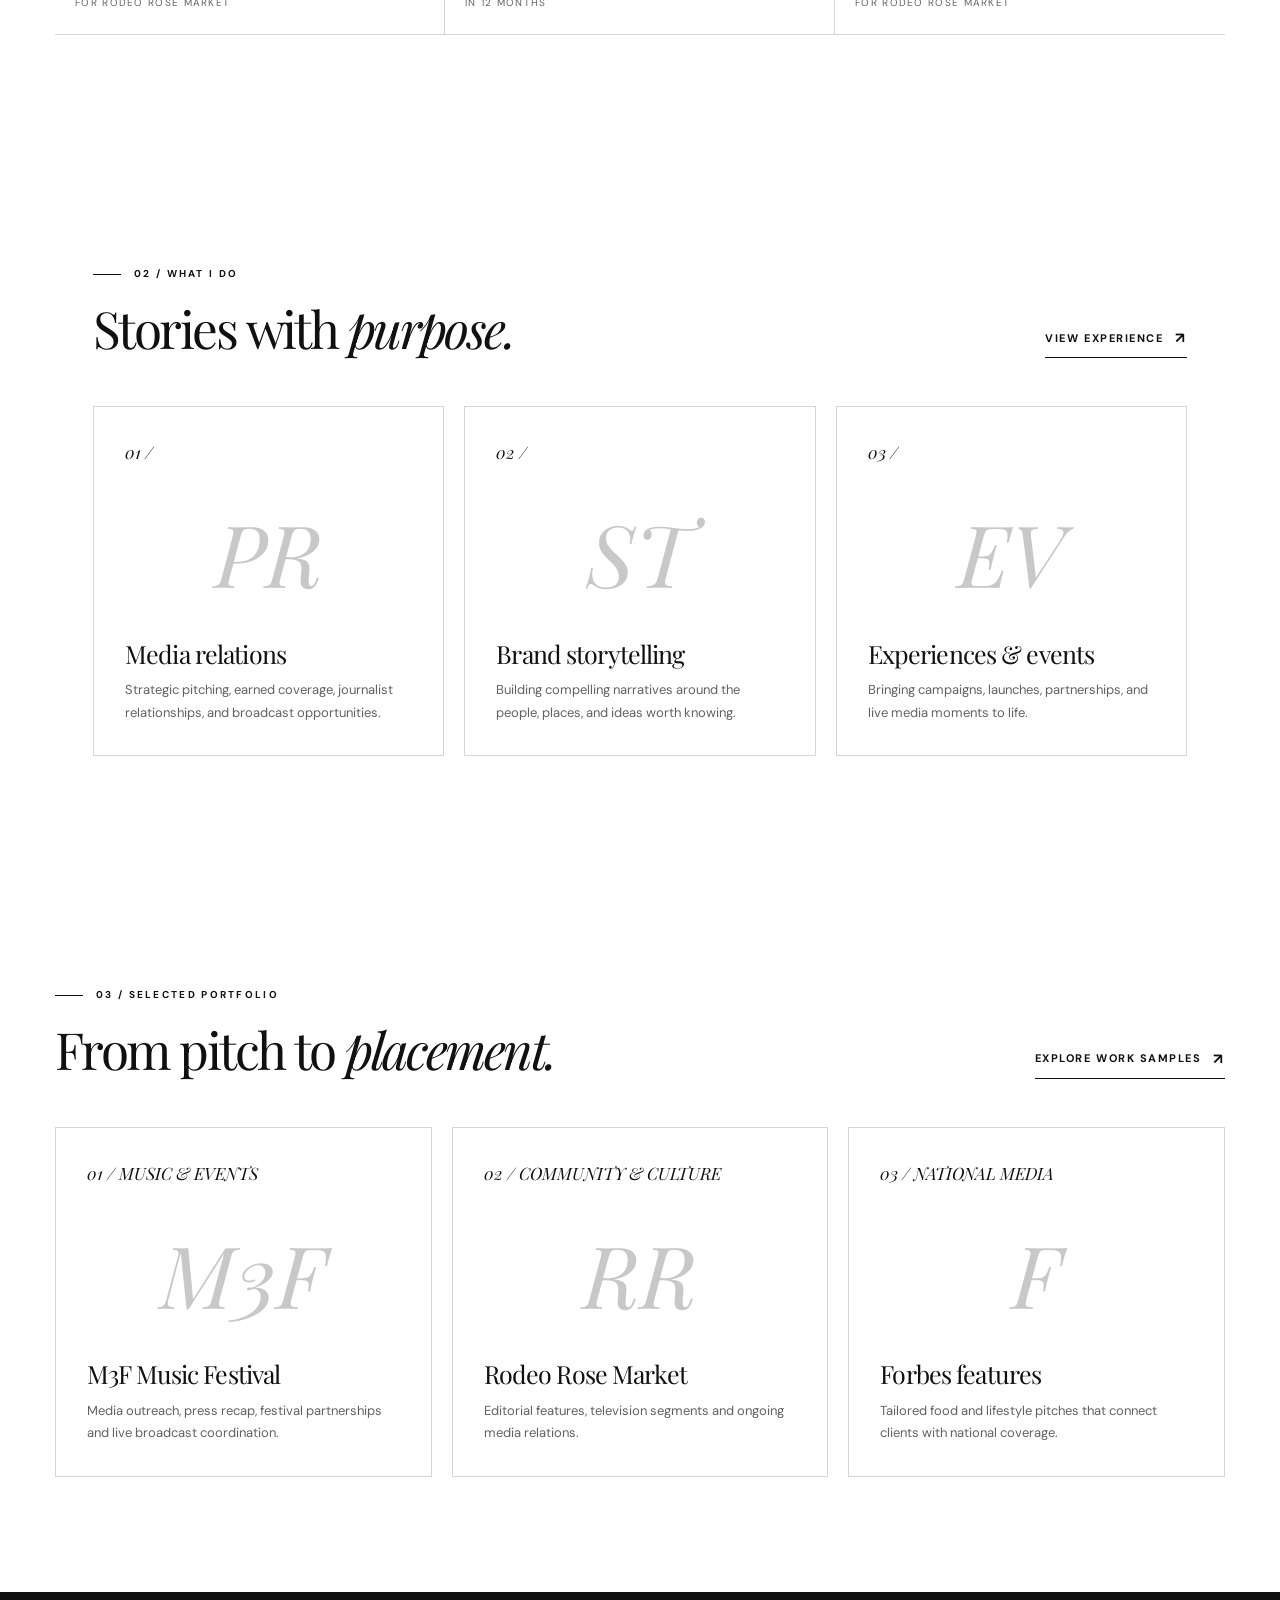
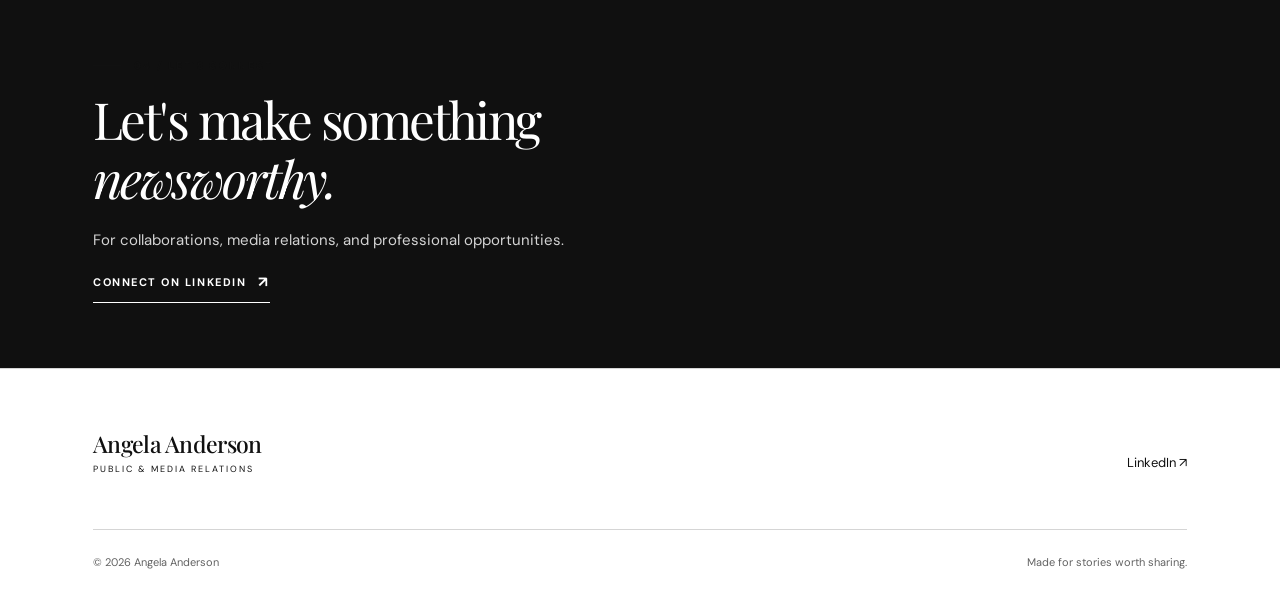
==== commit fc48edba: "Update index.html added resume to nav bar" ====
--- a/index.html
+++ b/index.html
@@ -65,14 +65,15 @@
         ☰
       </button>
 
-      <div class="nav-links">
-        <a aria-current="page" href="index.html">Home</a>
-        <a href="experience.html">Experience</a>
-        <a href="work.html">Work Samples</a>
-        <a href="writing.html">Writing Samples</a>
-        <a href="#contact">Contact</a>
-      </div>
-
+   
+<div class="nav-links">
+  <a aria-current="page" href="index.html">Home</a>
+  <a href="experience.html">Experience</a>
+  <a href="work.html">Work Samples</a>
+  <a href="writing.html">Writing Samples</a>
+  <a href="resume.html">Résumé</a>
+  <a href="#contact">Contact</a>
+</div>
     </nav>
   </header>
 
